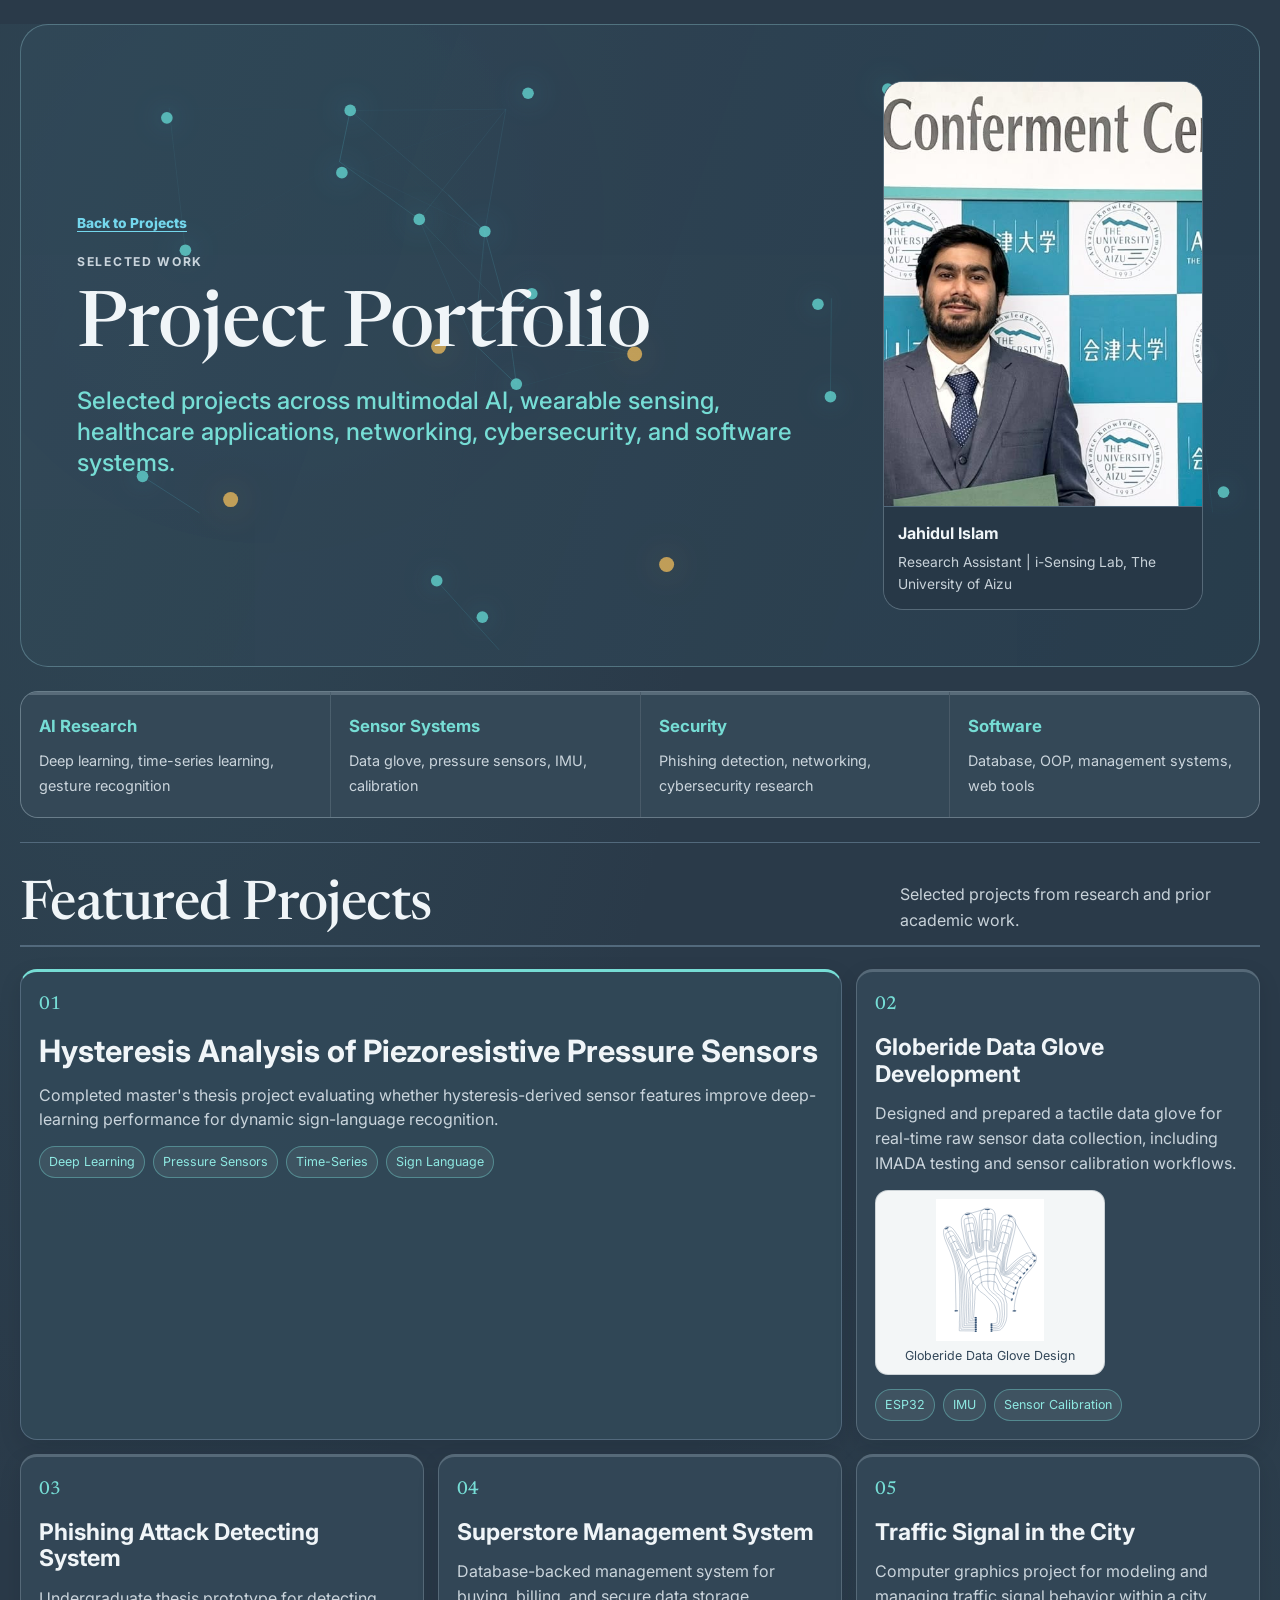
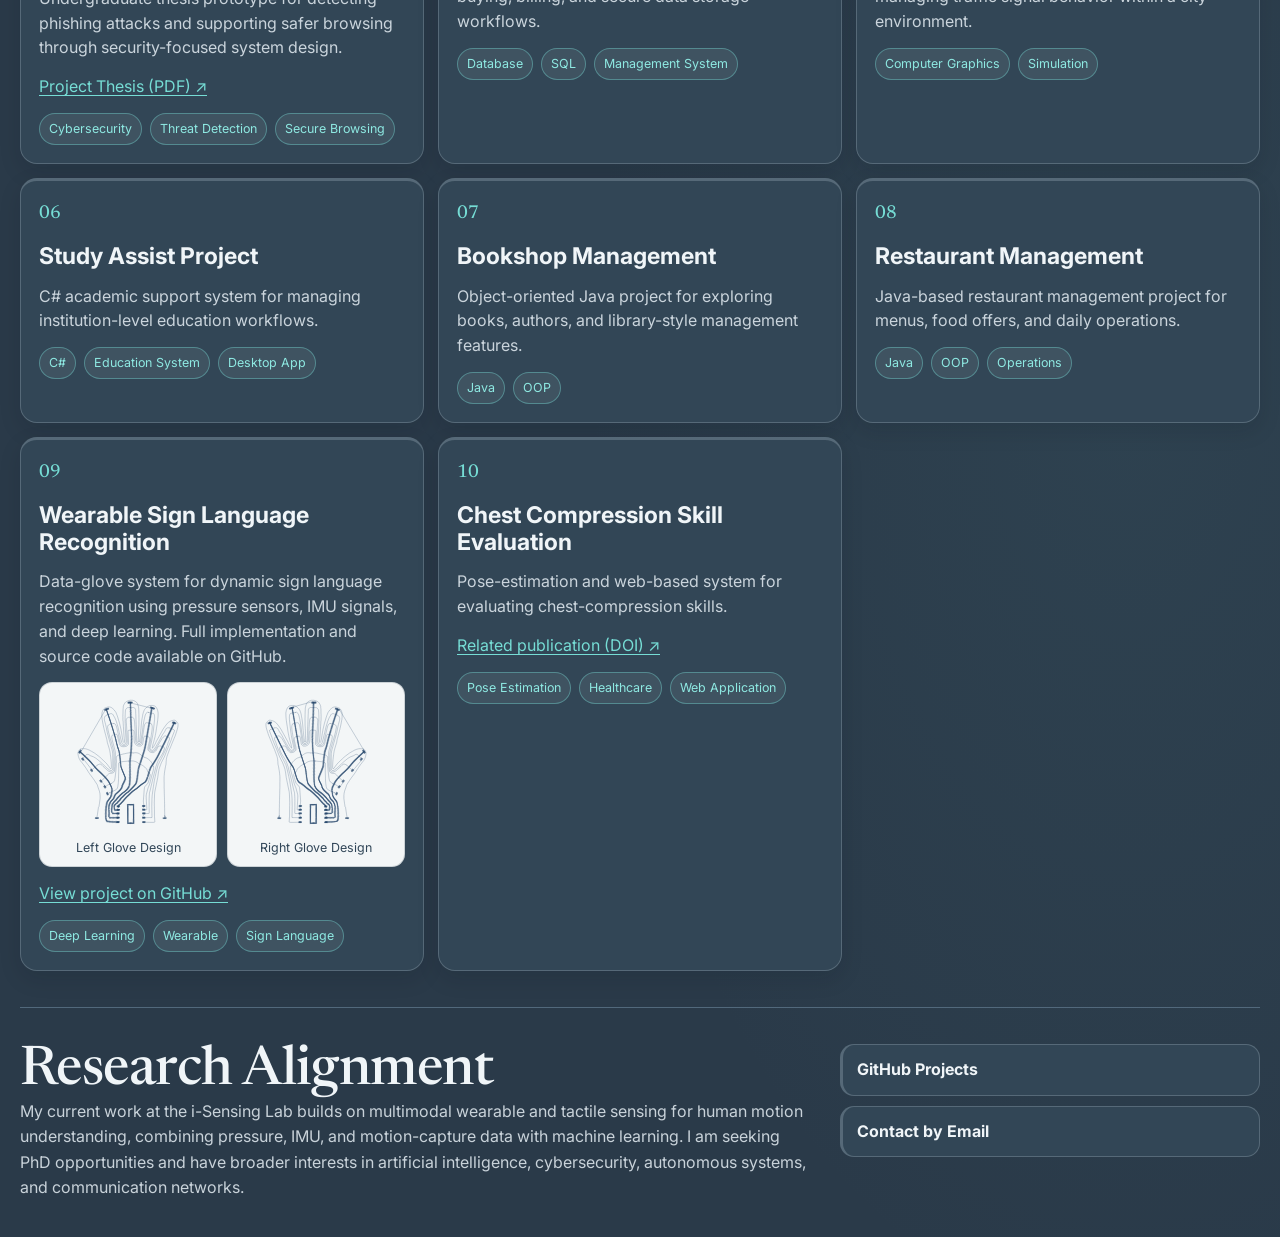
==== project-portfolio/index.html @ f9b37e3d "Use framed portrait on portfolio" ====
<!doctype html>
<html lang="en">
  <head>
    <meta charset="utf-8" />
    <meta name="viewport" content="width=device-width, initial-scale=1" />
    <meta
      name="description"
      content="Jahidul Islam project portfolio: selected research, AI, sensor, cybersecurity, and software projects."
    />
    <title>Jahidul Islam | Project Portfolio</title>
    <link rel="preconnect" href="https://fonts.googleapis.com" />
    <link rel="preconnect" href="https://fonts.gstatic.com" crossorigin />
    <link
      rel="stylesheet"
      href="https://fonts.googleapis.com/css2?family=Inter:wght@400;500;600;700&family=Newsreader:opsz,wght@6..72,400;6..72,500;6..72,600&display=swap"
    />
    <link rel="stylesheet" href="portfolio-v5.css" />
  </head>
  <body>
    <main class="page">
      <header class="hero">
        <canvas class="network-background" data-network-background aria-hidden="true"></canvas>
        <div class="hero-copy">
          <a class="back-link" href="../index.html#projects">Back to Projects</a>
          <p class="kicker">Selected Work</p>
          <h1>Project Portfolio</h1>
          <p class="lead">
            Selected projects across multimodal AI, wearable sensing, healthcare applications, networking, cybersecurity, and software systems.
          </p>
        </div>
        <figure class="profile-card">
          <div class="portfolio-photo-frame">
            <img src="../assets/profile-photo.jpg" alt="Portrait of Jahidul Islam" />
          </div>
          <figcaption>
            <strong>Jahidul Islam</strong>
            <span>Research Assistant | i-Sensing Lab, The University of Aizu</span>
          </figcaption>
        </figure>
      </header>

      <section class="overview" aria-label="Project focus areas">
        <article><strong>AI Research</strong><span>Deep learning, time-series learning, gesture recognition</span></article>
        <article><strong>Sensor Systems</strong><span>Data glove, pressure sensors, IMU, calibration</span></article>
        <article><strong>Security</strong><span>Phishing detection, networking, cybersecurity research</span></article>
        <article><strong>Software</strong><span>Database, OOP, management systems, web tools</span></article>
      </section>

      <section class="section">
        <div class="section-head">
          <h2>Featured Projects</h2>
          <p>Selected projects from research and prior academic work.</p>
        </div>

        <div class="project-grid">
          <article class="project-card major">
            <span class="number">01</span>
            <h3>Hysteresis Analysis of Piezoresistive Pressure Sensors</h3>
            <p>
              Completed master's thesis project evaluating whether hysteresis-derived sensor features improve deep-learning performance for dynamic sign-language recognition.
            </p>
            <ul class="tags">
              <li>Deep Learning</li>
              <li>Pressure Sensors</li>
              <li>Time-Series</li>
              <li>Sign Language</li>
            </ul>
          </article>

          <article class="project-card">
            <span class="number">02</span>
            <h3>Globeride Data Glove Development</h3>
            <p>
              Designed and prepared a tactile data glove for real-time raw sensor data collection, including IMADA testing and sensor calibration workflows.
            </p>
            <div class="design-figures single">
              <figure>
                <img src="../assets/designs/globeride-glove.svg?v=portfolio-visuals-1" alt="Globeride data glove layout with sensor routing" loading="lazy" />
                <figcaption>Globeride Data Glove Design</figcaption>
              </figure>
            </div>
            <ul class="tags">
              <li>ESP32</li>
              <li>IMU</li>
              <li>Sensor Calibration</li>
            </ul>
          </article>

          <article class="project-card">
            <span class="number">03</span>
            <h3>Phishing Attack Detecting System</h3>
            <p>
              Undergraduate thesis prototype for detecting phishing attacks and supporting safer browsing through security-focused system design.
            </p>
            <p><a href="../Thesis_Phishing_Attack_Detecting_System.pdf" target="_blank" rel="noreferrer">Project Thesis (PDF) &#8599;</a></p>
            <ul class="tags">
              <li>Cybersecurity</li>
              <li>Threat Detection</li>
              <li>Secure Browsing</li>
            </ul>
          </article>

          <article class="project-card">
            <span class="number">04</span>
            <h3>Superstore Management System</h3>
            <p>
              Database-backed management system for buying, billing, and secure data storage workflows.
            </p>
            <ul class="tags">
              <li>Database</li>
              <li>SQL</li>
              <li>Management System</li>
            </ul>
          </article>

          <article class="project-card">
            <span class="number">05</span>
            <h3>Traffic Signal in the City</h3>
            <p>
              Computer graphics project for modeling and managing traffic signal behavior within a city environment.
            </p>
            <ul class="tags">
              <li>Computer Graphics</li>
              <li>Simulation</li>
            </ul>
          </article>

          <article class="project-card">
            <span class="number">06</span>
            <h3>Study Assist Project</h3>
            <p>
              C# academic support system for managing institution-level education workflows.
            </p>
            <ul class="tags">
              <li>C#</li>
              <li>Education System</li>
              <li>Desktop App</li>
            </ul>
          </article>

          <article class="project-card">
            <span class="number">07</span>
            <h3>Bookshop Management</h3>
            <p>
              Object-oriented Java project for exploring books, authors, and library-style management features.
            </p>
            <ul class="tags">
              <li>Java</li>
              <li>OOP</li>
            </ul>
          </article>

          <article class="project-card">
            <span class="number">08</span>
            <h3>Restaurant Management</h3>
            <p>
              Java-based restaurant management project for menus, food offers, and daily operations.
            </p>
            <ul class="tags">
              <li>Java</li>
              <li>OOP</li>
              <li>Operations</li>
            </ul>
          </article>

          <article class="project-card">
            <span class="number">09</span>
            <h3>Wearable Sign Language Recognition</h3>
            <p>
              Data-glove system for dynamic sign language recognition using pressure sensors, IMU signals, and deep learning. Full implementation and source code available on GitHub.
            </p>
            <div class="design-figures">
              <figure>
                <img src="../assets/designs/glove-left.svg?v=portfolio-visuals-1" alt="Left glove design with conductive-thread sensor traces" loading="lazy" />
                <figcaption>Left Glove Design</figcaption>
              </figure>
              <figure>
                <img src="../assets/designs/glove-right.svg?v=portfolio-visuals-1" alt="Right glove design with conductive-thread sensor traces" loading="lazy" />
                <figcaption>Right Glove Design</figcaption>
              </figure>
            </div>
            <p><a href="https://github.com/jahidaiub06/Wearable-Sign-Language-Recognition" target="_blank" rel="noreferrer">View project on GitHub &#8599;</a></p>
            <ul class="tags">
              <li>Deep Learning</li>
              <li>Wearable</li>
              <li>Sign Language</li>
            </ul>
          </article>
          <article class="project-card">
            <span class="number">10</span>
            <h3>Chest Compression Skill Evaluation</h3>
            <p>
              Pose-estimation and web-based system for evaluating chest-compression skills.
            </p>
            <p><a href="https://doi.org/10.3390/app15158252" target="_blank" rel="noreferrer">Related publication (DOI) &#8599;</a></p>
            <ul class="tags">
              <li>Pose Estimation</li>
              <li>Healthcare</li>
              <li>Web Application</li>
            </ul>
          </article>
        </div>
      </section>

      <section class="section split">
        <div>
          <h2>Research Alignment</h2>
          <p>
            My current work at the i-Sensing Lab builds on multimodal wearable and tactile sensing for human motion understanding, combining pressure, IMU, and motion-capture data with machine learning. I am seeking PhD opportunities and have broader interests in artificial intelligence, cybersecurity, autonomous systems, and communication networks.
          </p>
        </div>
        <div class="links-panel">
          <a href="https://github.com/jahidaiub06" target="_blank" rel="noreferrer">GitHub Projects</a>
          <a href="mailto:zahid060347@gmail.com">Contact by Email</a>
        </div>
      </section>
    </main>
    <script src="../script.js?v=portfolio-images-1"></script>
  </body>
</html>
---- project-portfolio/portfolio-v5.css ----
:root {
  --paper: #08121d;
  --ink: #e7f1fa;
  --muted: rgba(215, 230, 244, 0.70);
  --line: rgba(133, 165, 190, 0.18);
  --strong: #26394b;
  --accent: #67ded8;
  --accent-soft: rgba(19, 43, 58, 0.82);
  --accent-line: rgba(103, 222, 216, 0.30);
  /* Legacy accent tokens unified to the formal navy palette */
  --blue: #22436a;
  --teal: #22436a;
  --rose: #6b3a3f;
  --amber: #5c4a2e;
  --green: #22436a;
}

* {
  box-sizing: border-box;
}

html {
  background: var(--paper);
  color: var(--ink);
}

body {
  margin: 0;
  background: var(--paper);
  color: var(--ink);
  font-family: "Inter", ui-sans-serif, system-ui, -apple-system, BlinkMacSystemFont, "Segoe UI", "Helvetica Neue", sans-serif;
  line-height: 1.6;
  -webkit-font-smoothing: antialiased;
  text-rendering: optimizeLegibility;
}

a {
  color: var(--accent);
  text-decoration: underline;
  text-underline-offset: 0.2em;
}

h1,
h2,
h3,
p {
  margin: 0;
}

h1,
h2,
.number {
  font-family: "Newsreader", Georgia, "Times New Roman", serif;
  font-weight: 500;
  letter-spacing: -0.01em;
}

.page {
  width: min(1380px, calc(100% - 40px));
  margin: 0 auto;
}

.hero {
  display: grid;
  grid-template-columns: minmax(0, 1fr) minmax(220px, 320px);
  gap: clamp(28px, 5vw, 68px);
  align-items: center;
  padding: clamp(32px, 6vw, 72px) 0;
  border-bottom: 1px solid var(--strong);
}

.hero-copy {
  display: grid;
  gap: 18px;
}

.back-link {
  width: fit-content;
  font-size: 0.86rem;
  font-weight: 800;
}

.kicker {
  color: var(--muted);
  font-size: 0.76rem;
  font-weight: 700;
  letter-spacing: 0.14em;
  text-transform: uppercase;
}

h1 {
  color: var(--ink);
  font-size: clamp(2.6rem, 6vw, 5rem);
  line-height: 1;
}

.lead {
  max-width: 820px;
  color: var(--accent);
  font-size: clamp(1.1rem, 2vw, 1.5rem);
  font-weight: 500;
  line-height: 1.3;
}

.profile-card {
  margin: 0;
  border: 1px solid var(--strong);
  background: #ffffff;
}

.profile-card img {
  display: block;
  width: 100%;
  aspect-ratio: 3 / 4;
  object-fit: cover;
  object-position: 50% 48%;
}

.profile-card figcaption {
  display: grid;
  gap: 4px;
  padding: 14px;
  border-top: 1px solid var(--strong);
}

.profile-card span {
  color: var(--muted);
  font-size: 0.86rem;
}

.overview {
  display: grid;
  grid-template-columns: repeat(4, minmax(0, 1fr));
  gap: 1px;
  margin: 24px 0;
  border: 1px solid var(--strong);
  background: var(--strong);
}

.overview article {
  min-height: 130px;
  padding: 18px;
  background: #ffffff;
  border-top: 3px solid var(--accent);
}

.overview strong {
  display: block;
  margin-bottom: 8px;
  color: var(--accent);
  font-size: 1.05rem;
}

.overview span {
  color: var(--muted);
  font-size: 0.9rem;
}

.section {
  padding: 36px 0;
  border-top: 1px solid var(--strong);
}

.section-head {
  display: grid;
  grid-template-columns: minmax(0, 1fr) minmax(240px, 360px);
  gap: 24px;
  align-items: end;
  margin-bottom: 22px;
  padding-bottom: 12px;
  border-bottom: 2px solid var(--strong);
}

h2 {
  color: var(--ink);
  font-size: clamp(2rem, 4.5vw, 3.4rem);
  line-height: 1;
}

.section-head p,
.split p {
  color: var(--muted);
}

.project-grid {
  display: grid;
  grid-template-columns: repeat(3, minmax(0, 1fr));
  gap: 14px;
}

.project-card {
  display: grid;
  gap: 14px;
  min-height: 300px;
  padding: 20px;
  border: 1px solid var(--line);
  background: #ffffff;
  transition: transform 200ms ease, box-shadow 200ms ease, border-color 180ms ease;
}

.project-card:hover {
  transform: translateY(-3px);
  box-shadow: 0 12px 26px -14px rgba(22, 33, 46, 0.24);
  border-top-color: var(--accent);
}

.project-card {
  border-top: 3px solid var(--accent);
}

.project-card.major {
  grid-column: span 2;
  border: 1px solid var(--strong);
  border-top: 3px solid var(--accent);
  background: var(--accent-soft);
}

.number {
  color: var(--accent);
  font-size: 1.18rem;
}

.project-card h3 {
  color: var(--ink);
  font-size: clamp(1.35rem, 2vw, 2rem);
  line-height: 1.05;
}

.project-card.major h3 {
  font-size: clamp(1.8rem, 3.4vw, 3rem);
  line-height: 1.02;
}

.project-card p {
  color: var(--muted);
}

.tags {
  display: flex;
  flex-wrap: wrap;
  gap: 8px;
  align-self: end;
  margin: 0;
  padding: 0;
  list-style: none;
}

.tags li {
  margin: 0;
  border: 1px solid var(--accent-line);
  padding: 5px 9px;
  color: var(--accent);
  background: var(--accent-soft);
  font-size: 0.78rem;
}

.split {
  display: grid;
  grid-template-columns: minmax(0, 1fr) minmax(280px, 420px);
  gap: 28px;
  align-items: start;
}

.links-panel {
  display: grid;
  gap: 10px;
}

.links-panel a {
  display: block;
  border: 1px solid var(--line);
  border-left: 3px solid var(--accent);
  padding: 12px 14px;
  background: #ffffff;
  font-weight: 700;
  text-decoration: none;
}

.links-panel a:hover {
  background: var(--accent-soft);
}

@media (max-width: 980px) {
  .hero,
  .section-head,
  .split {
    grid-template-columns: 1fr;
  }

  .profile-card {
    width: min(320px, 100%);
  }

  .overview,
  .project-grid {
    grid-template-columns: repeat(2, minmax(0, 1fr));
  }
}

@media (max-width: 680px) {
  .page {
    width: min(100% - 24px, 1380px);
  }

  .overview,
  .project-grid,
  .project-card.major {
    grid-template-columns: 1fr;
  }
}


/* Dark research theme */
body {
  background:
    radial-gradient(ellipse at 12% 12%, rgba(21, 75, 91, 0.22), transparent 35%),
    radial-gradient(ellipse at 88% 70%, rgba(20, 69, 75, 0.16), transparent 34%),
    #07101a;
}
.page { color: var(--ink); }
.hero {
  position: relative;
  isolation: isolate;
  overflow: hidden;
  margin-top: 24px;
  border: 1px solid rgba(111, 174, 197, 0.28);
  border-radius: 28px;
  padding: clamp(28px, 5vw, 56px);
  background:
    linear-gradient(110deg, rgba(9, 22, 35, 0.93), rgba(7, 15, 25, 0.86)),
    radial-gradient(circle at 20% 30%, rgba(27, 105, 119, 0.24), transparent 40%);
}
.hero::before {
  content: "";
  position: absolute;
  inset: 0;
  z-index: -1;
  pointer-events: none;
  opacity: 0.7;
  background-image: url("data:image/svg+xml,%3Csvg xmlns='http://www.w3.org/2000/svg' viewBox='0 0 900 560'%3E%3Cg fill='none' stroke='%2365ddeb' stroke-opacity='.25' stroke-width='1'%3E%3Cpath d='M80 150L210 240L340 180L470 310L620 190L800 270M210 240L170 430L340 180L370 430L470 310L620 400L800 270M340 180L370 70L620 190L660 80M470 310L590 500L620 400L800 270'/%3E%3C/g%3E%3Cg fill='%2371e5df'%3E%3Ccircle cx='80' cy='150' r='4'/%3E%3Ccircle cx='210' cy='240' r='4'/%3E%3Ccircle cx='340' cy='180' r='4'/%3E%3Ccircle cx='470' cy='310' r='4'/%3E%3Ccircle cx='620' cy='190' r='4'/%3E%3Ccircle cx='800' cy='270' r='4'/%3E%3Ccircle cx='170' cy='430' r='3'/%3E%3Ccircle cx='370' cy='430' r='3'/%3E%3Ccircle cx='590' cy='500' r='3'/%3E%3Ccircle cx='660' cy='80' r='3'/%3E%3C/g%3E%3C/svg%3E");
  background-size: cover;
  background-position: center;
  mask-image: linear-gradient(90deg, black, transparent 94%);
}
.profile-card,
.overview,
.overview article,
.project-card,
.links-panel a {
  background-color: rgba(12, 25, 38, 0.88);
  color: var(--ink);
}
.profile-card,
.overview,
.overview article,
.project-card,
.links-panel a {
  border-color: rgba(133, 165, 190, 0.20);
}
.profile-card { border-radius: 20px; overflow: hidden; }
.overview { border-radius: 18px; overflow: hidden; background: rgba(133, 165, 190, 0.18); }
.overview article { background-color: rgba(12, 25, 38, 0.88); }
.project-card,
.links-panel a { border-radius: 14px; }
.project-card.major { background-color: rgba(17, 38, 52, 0.90); }
.links-panel a:hover { background-color: rgba(24, 47, 62, 0.92); }
.tags li { color: #8ee9e2; }
.back-link { color: #74d7ed; }
@media (max-width: 680px) {
  .hero { padding: 22px; border-radius: 20px; }
}


 .network-background {
  position: fixed;
  inset: 0;
  z-index: 0;
  width: 100%;
  height: 100%;
  pointer-events: none;
  opacity: 0.9;
}
.hero > .network-background {
  position: absolute;
  inset: 0;
  z-index: 0;
  opacity: 0.9;
}
.hero > *:not(.network-background) {
  position: relative;
  z-index: 1;
}
.shell,
.page {
  position: relative;
  z-index: 1;
}
.hero::before { display: none; }
@media (prefers-reduced-motion: reduce) {
  .network-background { opacity: 0.28; }
}


/* Match the portfolio to the site's softer slate palette and compact project cards. */
:root {
  --paper: #2a3a49;
  --ink: #f0f5f8;
  --muted: rgba(231, 239, 245, 0.84);
  --line: rgba(199, 218, 231, 0.24);
  --strong: #52697c;
  --accent: #76ddd5;
  --accent-soft: rgba(56, 83, 98, 0.94);
  --accent-line: rgba(118, 221, 213, 0.40);
}
html,
body {
  background: #2a3a49;
}
body {
  background:
    radial-gradient(ellipse at 12% 12%, rgba(72, 132, 143, 0.16), transparent 35%),
    radial-gradient(ellipse at 88% 70%, rgba(73, 119, 128, 0.13), transparent 34%),
    #2a3a49;
}
.hero {
  border-color: rgba(153, 207, 218, 0.34);
  background:
    linear-gradient(110deg, rgba(50, 72, 88, 0.96), rgba(41, 61, 77, 0.94)),
    radial-gradient(circle at 20% 30%, rgba(67, 145, 155, 0.18), transparent 40%);
}
.profile-card,
.overview article,
.project-card,
.links-panel a {
  background-color: rgba(51, 71, 87, 0.96);
  color: var(--ink);
}
.profile-card,
.overview,
.overview article,
.project-card,
.links-panel a {
  border-color: rgba(199, 218, 231, 0.24);
}
.profile-card img {
  transform: scale(3.2);
  transform-origin: 50% 50%;
}
.profile-card figcaption {
  background: rgba(39, 56, 71, 0.96);
}
.overview {
  background: rgba(199, 218, 231, 0.20);
}
.overview article {
  min-height: 116px;
  background-color: rgba(51, 71, 87, 0.96);
}
.project-card,
.project-card.major {
  align-content: start;
  min-height: 0;
  padding: 18px;
  border-radius: 17px;
  background-color: rgba(51, 71, 87, 0.96);
  box-shadow: 0 8px 22px rgba(9, 18, 27, 0.12);
}
.project-card.major {
  background-color: rgba(48, 72, 87, 0.98);
}
.project-card h3 {
  font-size: clamp(1.25rem, 1.8vw, 1.7rem);
  line-height: 1.15;
}
.project-card.major h3 {
  font-size: clamp(1.5rem, 2.4vw, 2.2rem);
  line-height: 1.12;
}
.project-card p {
  line-height: 1.55;
}
.tags li {
  border-radius: 999px;
  background: rgba(239, 246, 250, 0.07);
}
.links-panel a {
  border-radius: 14px;
  background-color: rgba(51, 71, 87, 0.96);
}
.links-panel a:hover {
  background-color: rgba(63, 91, 105, 0.96);
}

/* Glove drawings use light preview panels and remain clickable for enlargement. */
.design-figures {
  display: grid;
  grid-template-columns: repeat(2, minmax(0, 1fr));
  gap: 10px;
}
.design-figures.single {
  grid-template-columns: minmax(0, 230px);
}
.design-figures figure {
  display: grid;
  align-content: center;
  min-width: 0;
  margin: 0;
  padding: 8px;
  border: 1px solid rgba(24, 48, 65, 0.18);
  border-radius: 13px;
  background: #f3f6f7;
}
.design-figures img {
  display: block;
  width: 100%;
  height: 142px;
  object-fit: contain;
  cursor: zoom-in;
}
.design-figures figcaption {
  padding-top: 5px;
  color: #314658;
  font-size: 0.78rem;
  text-align: center;
}
.image-lightbox {
  position: relative;
  width: fit-content;
  max-width: calc(100vw - 32px);
  max-height: calc(100vh - 32px);
  margin: auto;
  padding: 42px 16px 14px;
  border: 1px solid var(--line);
  border-radius: 16px;
  background: #26394b;
  color: var(--ink);
  box-shadow: 0 24px 90px rgba(0, 0, 0, 0.45);
}
.image-lightbox::backdrop {
  background: rgba(9, 20, 30, 0.78);
  backdrop-filter: blur(5px);
}
.image-lightbox > img {
  display: block;
  width: auto;
  height: auto;
  max-width: min(86vw, 1100px);
  max-height: 76vh;
  margin: 0 auto;
  object-fit: contain;
  background: #fff;
  border-radius: 8px;
}
.image-lightbox-caption {
  margin: 10px 4px 0;
  color: var(--muted);
  font-size: 0.9rem;
  text-align: center;
}
.image-lightbox-close {
  position: absolute;
  top: 8px;
  right: 10px;
  display: grid;
  width: 30px;
  height: 30px;
  place-items: center;
  border: 1px solid var(--line);
  border-radius: 50%;
  background: #344b5e;
  color: var(--ink);
  cursor: pointer;
  font-size: 1.25rem;
  line-height: 1;
}
@media (max-width: 680px) {
  .project-card,
  .project-card.major {
    grid-column: auto;
    padding: 16px;
  }
  .design-figures img {
    height: 120px;
  }
  .design-figures.single {
    grid-template-columns: minmax(0, 1fr);
  }
}


/* Crop the portrait inside a dedicated frame so the lower folder stays out of view. */
.portfolio-photo-frame {
  width: 100%;
  aspect-ratio: 3 / 4;
  overflow: hidden;
  background: #f4f8fa;
}
.profile-card .portfolio-photo-frame img {
  display: block;
  width: 100%;
  height: 100%;
  aspect-ratio: auto;
  object-fit: cover;
  object-position: center;
  transform: scale(1.8);
  transform-origin: 50% 30%;
}
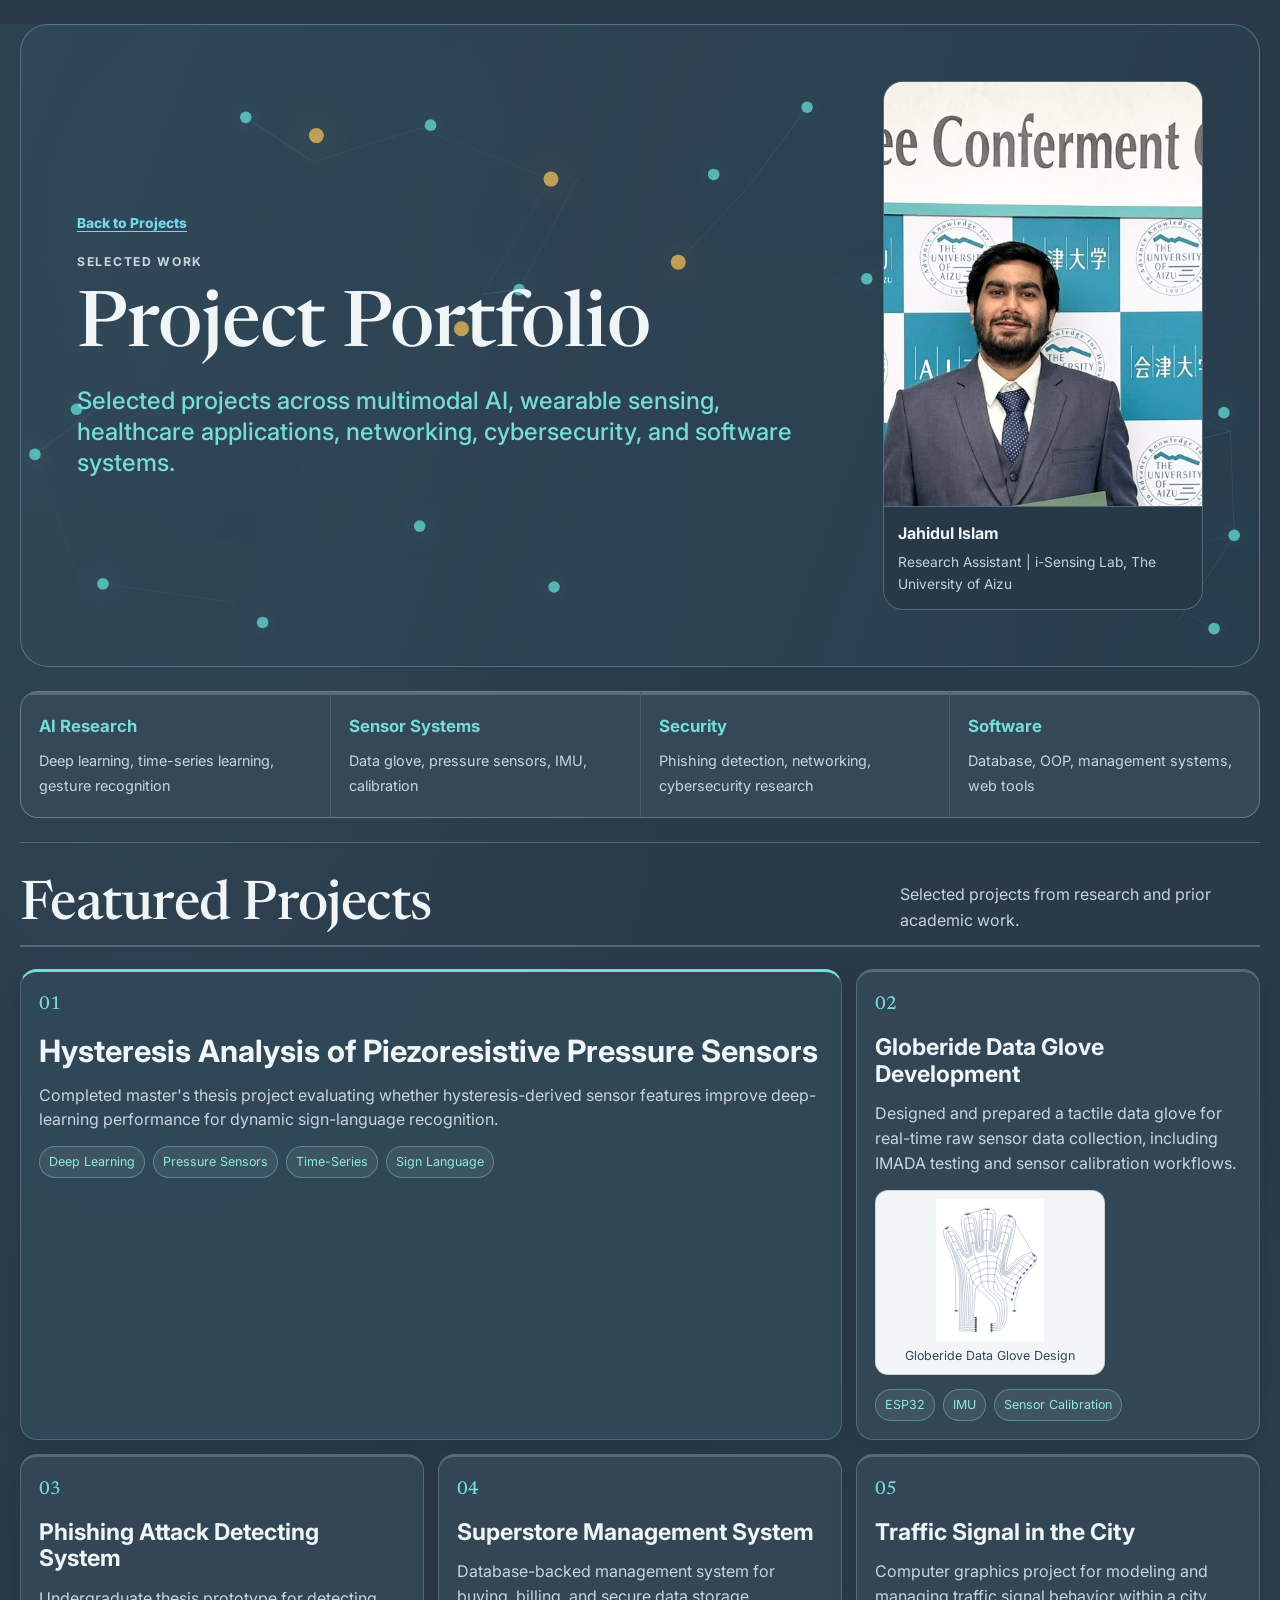
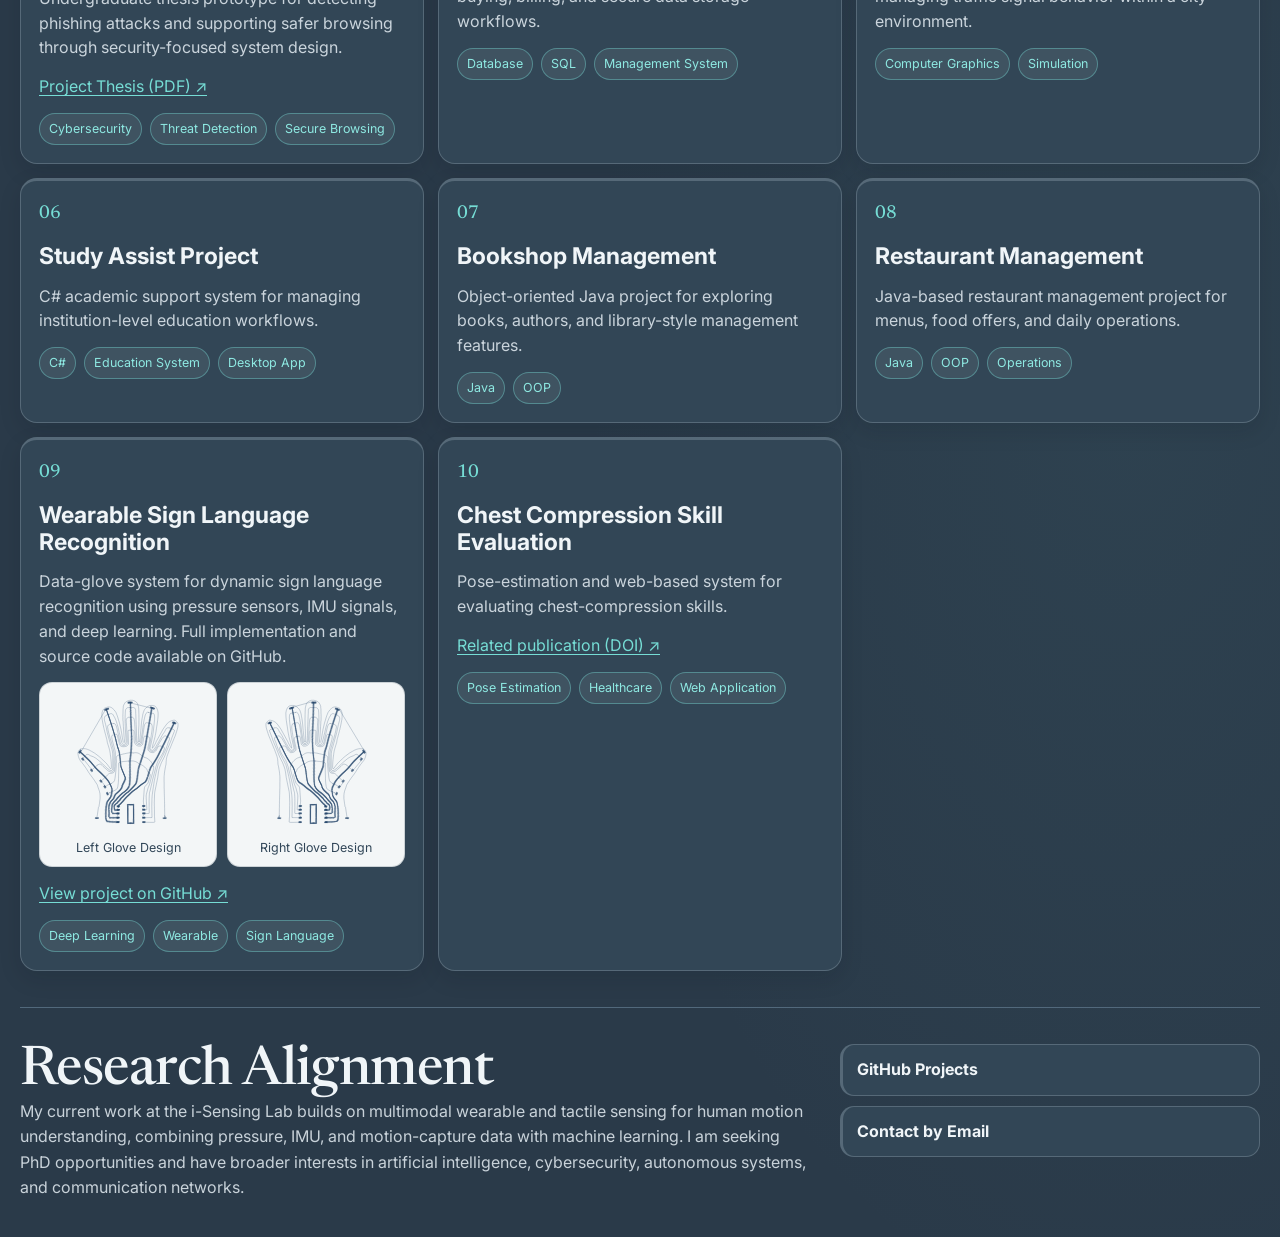
==== commit 8d2e751a: "Use centered portrait crop" ====
--- a/project-portfolio/index.html
+++ b/project-portfolio/index.html
@@ -14,7 +14,7 @@
       rel="stylesheet"
       href="https://fonts.googleapis.com/css2?family=Inter:wght@400;500;600;700&family=Newsreader:opsz,wght@6..72,400;6..72,500;6..72,600&display=swap"
     />
-    <link rel="stylesheet" href="portfolio-v5.css" />
+    <link rel="stylesheet" href="portfolio-v6.css" />
   </head>
   <body>
     <main class="page">
--- a/project-portfolio/portfolio-v6.css
+++ b/project-portfolio/portfolio-v6.css
@@ -0,0 +1,607 @@
+:root {
+  --paper: #08121d;
+  --ink: #e7f1fa;
+  --muted: rgba(215, 230, 244, 0.70);
+  --line: rgba(133, 165, 190, 0.18);
+  --strong: #26394b;
+  --accent: #67ded8;
+  --accent-soft: rgba(19, 43, 58, 0.82);
+  --accent-line: rgba(103, 222, 216, 0.30);
+  /* Legacy accent tokens unified to the formal navy palette */
+  --blue: #22436a;
+  --teal: #22436a;
+  --rose: #6b3a3f;
+  --amber: #5c4a2e;
+  --green: #22436a;
+}
+
+* {
+  box-sizing: border-box;
+}
+
+html {
+  background: var(--paper);
+  color: var(--ink);
+}
+
+body {
+  margin: 0;
+  background: var(--paper);
+  color: var(--ink);
+  font-family: "Inter", ui-sans-serif, system-ui, -apple-system, BlinkMacSystemFont, "Segoe UI", "Helvetica Neue", sans-serif;
+  line-height: 1.6;
+  -webkit-font-smoothing: antialiased;
+  text-rendering: optimizeLegibility;
+}
+
+a {
+  color: var(--accent);
+  text-decoration: underline;
+  text-underline-offset: 0.2em;
+}
+
+h1,
+h2,
+h3,
+p {
+  margin: 0;
+}
+
+h1,
+h2,
+.number {
+  font-family: "Newsreader", Georgia, "Times New Roman", serif;
+  font-weight: 500;
+  letter-spacing: -0.01em;
+}
+
+.page {
+  width: min(1380px, calc(100% - 40px));
+  margin: 0 auto;
+}
+
+.hero {
+  display: grid;
+  grid-template-columns: minmax(0, 1fr) minmax(220px, 320px);
+  gap: clamp(28px, 5vw, 68px);
+  align-items: center;
+  padding: clamp(32px, 6vw, 72px) 0;
+  border-bottom: 1px solid var(--strong);
+}
+
+.hero-copy {
+  display: grid;
+  gap: 18px;
+}
+
+.back-link {
+  width: fit-content;
+  font-size: 0.86rem;
+  font-weight: 800;
+}
+
+.kicker {
+  color: var(--muted);
+  font-size: 0.76rem;
+  font-weight: 700;
+  letter-spacing: 0.14em;
+  text-transform: uppercase;
+}
+
+h1 {
+  color: var(--ink);
+  font-size: clamp(2.6rem, 6vw, 5rem);
+  line-height: 1;
+}
+
+.lead {
+  max-width: 820px;
+  color: var(--accent);
+  font-size: clamp(1.1rem, 2vw, 1.5rem);
+  font-weight: 500;
+  line-height: 1.3;
+}
+
+.profile-card {
+  margin: 0;
+  border: 1px solid var(--strong);
+  background: #ffffff;
+}
+
+.profile-card img {
+  display: block;
+  width: 100%;
+  aspect-ratio: 3 / 4;
+  object-fit: cover;
+  object-position: 50% 48%;
+}
+
+.profile-card figcaption {
+  display: grid;
+  gap: 4px;
+  padding: 14px;
+  border-top: 1px solid var(--strong);
+}
+
+.profile-card span {
+  color: var(--muted);
+  font-size: 0.86rem;
+}
+
+.overview {
+  display: grid;
+  grid-template-columns: repeat(4, minmax(0, 1fr));
+  gap: 1px;
+  margin: 24px 0;
+  border: 1px solid var(--strong);
+  background: var(--strong);
+}
+
+.overview article {
+  min-height: 130px;
+  padding: 18px;
+  background: #ffffff;
+  border-top: 3px solid var(--accent);
+}
+
+.overview strong {
+  display: block;
+  margin-bottom: 8px;
+  color: var(--accent);
+  font-size: 1.05rem;
+}
+
+.overview span {
+  color: var(--muted);
+  font-size: 0.9rem;
+}
+
+.section {
+  padding: 36px 0;
+  border-top: 1px solid var(--strong);
+}
+
+.section-head {
+  display: grid;
+  grid-template-columns: minmax(0, 1fr) minmax(240px, 360px);
+  gap: 24px;
+  align-items: end;
+  margin-bottom: 22px;
+  padding-bottom: 12px;
+  border-bottom: 2px solid var(--strong);
+}
+
+h2 {
+  color: var(--ink);
+  font-size: clamp(2rem, 4.5vw, 3.4rem);
+  line-height: 1;
+}
+
+.section-head p,
+.split p {
+  color: var(--muted);
+}
+
+.project-grid {
+  display: grid;
+  grid-template-columns: repeat(3, minmax(0, 1fr));
+  gap: 14px;
+}
+
+.project-card {
+  display: grid;
+  gap: 14px;
+  min-height: 300px;
+  padding: 20px;
+  border: 1px solid var(--line);
+  background: #ffffff;
+  transition: transform 200ms ease, box-shadow 200ms ease, border-color 180ms ease;
+}
+
+.project-card:hover {
+  transform: translateY(-3px);
+  box-shadow: 0 12px 26px -14px rgba(22, 33, 46, 0.24);
+  border-top-color: var(--accent);
+}
+
+.project-card {
+  border-top: 3px solid var(--accent);
+}
+
+.project-card.major {
+  grid-column: span 2;
+  border: 1px solid var(--strong);
+  border-top: 3px solid var(--accent);
+  background: var(--accent-soft);
+}
+
+.number {
+  color: var(--accent);
+  font-size: 1.18rem;
+}
+
+.project-card h3 {
+  color: var(--ink);
+  font-size: clamp(1.35rem, 2vw, 2rem);
+  line-height: 1.05;
+}
+
+.project-card.major h3 {
+  font-size: clamp(1.8rem, 3.4vw, 3rem);
+  line-height: 1.02;
+}
+
+.project-card p {
+  color: var(--muted);
+}
+
+.tags {
+  display: flex;
+  flex-wrap: wrap;
+  gap: 8px;
+  align-self: end;
+  margin: 0;
+  padding: 0;
+  list-style: none;
+}
+
+.tags li {
+  margin: 0;
+  border: 1px solid var(--accent-line);
+  padding: 5px 9px;
+  color: var(--accent);
+  background: var(--accent-soft);
+  font-size: 0.78rem;
+}
+
+.split {
+  display: grid;
+  grid-template-columns: minmax(0, 1fr) minmax(280px, 420px);
+  gap: 28px;
+  align-items: start;
+}
+
+.links-panel {
+  display: grid;
+  gap: 10px;
+}
+
+.links-panel a {
+  display: block;
+  border: 1px solid var(--line);
+  border-left: 3px solid var(--accent);
+  padding: 12px 14px;
+  background: #ffffff;
+  font-weight: 700;
+  text-decoration: none;
+}
+
+.links-panel a:hover {
+  background: var(--accent-soft);
+}
+
+@media (max-width: 980px) {
+  .hero,
+  .section-head,
+  .split {
+    grid-template-columns: 1fr;
+  }
+
+  .profile-card {
+    width: min(320px, 100%);
+  }
+
+  .overview,
+  .project-grid {
+    grid-template-columns: repeat(2, minmax(0, 1fr));
+  }
+}
+
+@media (max-width: 680px) {
+  .page {
+    width: min(100% - 24px, 1380px);
+  }
+
+  .overview,
+  .project-grid,
+  .project-card.major {
+    grid-template-columns: 1fr;
+  }
+}
+
+
+/* Dark research theme */
+body {
+  background:
+    radial-gradient(ellipse at 12% 12%, rgba(21, 75, 91, 0.22), transparent 35%),
+    radial-gradient(ellipse at 88% 70%, rgba(20, 69, 75, 0.16), transparent 34%),
+    #07101a;
+}
+.page { color: var(--ink); }
+.hero {
+  position: relative;
+  isolation: isolate;
+  overflow: hidden;
+  margin-top: 24px;
+  border: 1px solid rgba(111, 174, 197, 0.28);
+  border-radius: 28px;
+  padding: clamp(28px, 5vw, 56px);
+  background:
+    linear-gradient(110deg, rgba(9, 22, 35, 0.93), rgba(7, 15, 25, 0.86)),
+    radial-gradient(circle at 20% 30%, rgba(27, 105, 119, 0.24), transparent 40%);
+}
+.hero::before {
+  content: "";
+  position: absolute;
+  inset: 0;
+  z-index: -1;
+  pointer-events: none;
+  opacity: 0.7;
+  background-image: url("data:image/svg+xml,%3Csvg xmlns='http://www.w3.org/2000/svg' viewBox='0 0 900 560'%3E%3Cg fill='none' stroke='%2365ddeb' stroke-opacity='.25' stroke-width='1'%3E%3Cpath d='M80 150L210 240L340 180L470 310L620 190L800 270M210 240L170 430L340 180L370 430L470 310L620 400L800 270M340 180L370 70L620 190L660 80M470 310L590 500L620 400L800 270'/%3E%3C/g%3E%3Cg fill='%2371e5df'%3E%3Ccircle cx='80' cy='150' r='4'/%3E%3Ccircle cx='210' cy='240' r='4'/%3E%3Ccircle cx='340' cy='180' r='4'/%3E%3Ccircle cx='470' cy='310' r='4'/%3E%3Ccircle cx='620' cy='190' r='4'/%3E%3Ccircle cx='800' cy='270' r='4'/%3E%3Ccircle cx='170' cy='430' r='3'/%3E%3Ccircle cx='370' cy='430' r='3'/%3E%3Ccircle cx='590' cy='500' r='3'/%3E%3Ccircle cx='660' cy='80' r='3'/%3E%3C/g%3E%3C/svg%3E");
+  background-size: cover;
+  background-position: center;
+  mask-image: linear-gradient(90deg, black, transparent 94%);
+}
+.profile-card,
+.overview,
+.overview article,
+.project-card,
+.links-panel a {
+  background-color: rgba(12, 25, 38, 0.88);
+  color: var(--ink);
+}
+.profile-card,
+.overview,
+.overview article,
+.project-card,
+.links-panel a {
+  border-color: rgba(133, 165, 190, 0.20);
+}
+.profile-card { border-radius: 20px; overflow: hidden; }
+.overview { border-radius: 18px; overflow: hidden; background: rgba(133, 165, 190, 0.18); }
+.overview article { background-color: rgba(12, 25, 38, 0.88); }
+.project-card,
+.links-panel a { border-radius: 14px; }
+.project-card.major { background-color: rgba(17, 38, 52, 0.90); }
+.links-panel a:hover { background-color: rgba(24, 47, 62, 0.92); }
+.tags li { color: #8ee9e2; }
+.back-link { color: #74d7ed; }
+@media (max-width: 680px) {
+  .hero { padding: 22px; border-radius: 20px; }
+}
+
+
+ .network-background {
+  position: fixed;
+  inset: 0;
+  z-index: 0;
+  width: 100%;
+  height: 100%;
+  pointer-events: none;
+  opacity: 0.9;
+}
+.hero > .network-background {
+  position: absolute;
+  inset: 0;
+  z-index: 0;
+  opacity: 0.9;
+}
+.hero > *:not(.network-background) {
+  position: relative;
+  z-index: 1;
+}
+.shell,
+.page {
+  position: relative;
+  z-index: 1;
+}
+.hero::before { display: none; }
+@media (prefers-reduced-motion: reduce) {
+  .network-background { opacity: 0.28; }
+}
+
+
+/* Match the portfolio to the site's softer slate palette and compact project cards. */
+:root {
+  --paper: #2a3a49;
+  --ink: #f0f5f8;
+  --muted: rgba(231, 239, 245, 0.84);
+  --line: rgba(199, 218, 231, 0.24);
+  --strong: #52697c;
+  --accent: #76ddd5;
+  --accent-soft: rgba(56, 83, 98, 0.94);
+  --accent-line: rgba(118, 221, 213, 0.40);
+}
+html,
+body {
+  background: #2a3a49;
+}
+body {
+  background:
+    radial-gradient(ellipse at 12% 12%, rgba(72, 132, 143, 0.16), transparent 35%),
+    radial-gradient(ellipse at 88% 70%, rgba(73, 119, 128, 0.13), transparent 34%),
+    #2a3a49;
+}
+.hero {
+  border-color: rgba(153, 207, 218, 0.34);
+  background:
+    linear-gradient(110deg, rgba(50, 72, 88, 0.96), rgba(41, 61, 77, 0.94)),
+    radial-gradient(circle at 20% 30%, rgba(67, 145, 155, 0.18), transparent 40%);
+}
+.profile-card,
+.overview article,
+.project-card,
+.links-panel a {
+  background-color: rgba(51, 71, 87, 0.96);
+  color: var(--ink);
+}
+.profile-card,
+.overview,
+.overview article,
+.project-card,
+.links-panel a {
+  border-color: rgba(199, 218, 231, 0.24);
+}
+.profile-card img {
+  transform: scale(3.2);
+  transform-origin: 50% 50%;
+}
+.profile-card figcaption {
+  background: rgba(39, 56, 71, 0.96);
+}
+.overview {
+  background: rgba(199, 218, 231, 0.20);
+}
+.overview article {
+  min-height: 116px;
+  background-color: rgba(51, 71, 87, 0.96);
+}
+.project-card,
+.project-card.major {
+  align-content: start;
+  min-height: 0;
+  padding: 18px;
+  border-radius: 17px;
+  background-color: rgba(51, 71, 87, 0.96);
+  box-shadow: 0 8px 22px rgba(9, 18, 27, 0.12);
+}
+.project-card.major {
+  background-color: rgba(48, 72, 87, 0.98);
+}
+.project-card h3 {
+  font-size: clamp(1.25rem, 1.8vw, 1.7rem);
+  line-height: 1.15;
+}
+.project-card.major h3 {
+  font-size: clamp(1.5rem, 2.4vw, 2.2rem);
+  line-height: 1.12;
+}
+.project-card p {
+  line-height: 1.55;
+}
+.tags li {
+  border-radius: 999px;
+  background: rgba(239, 246, 250, 0.07);
+}
+.links-panel a {
+  border-radius: 14px;
+  background-color: rgba(51, 71, 87, 0.96);
+}
+.links-panel a:hover {
+  background-color: rgba(63, 91, 105, 0.96);
+}
+
+/* Glove drawings use light preview panels and remain clickable for enlargement. */
+.design-figures {
+  display: grid;
+  grid-template-columns: repeat(2, minmax(0, 1fr));
+  gap: 10px;
+}
+.design-figures.single {
+  grid-template-columns: minmax(0, 230px);
+}
+.design-figures figure {
+  display: grid;
+  align-content: center;
+  min-width: 0;
+  margin: 0;
+  padding: 8px;
+  border: 1px solid rgba(24, 48, 65, 0.18);
+  border-radius: 13px;
+  background: #f3f6f7;
+}
+.design-figures img {
+  display: block;
+  width: 100%;
+  height: 142px;
+  object-fit: contain;
+  cursor: zoom-in;
+}
+.design-figures figcaption {
+  padding-top: 5px;
+  color: #314658;
+  font-size: 0.78rem;
+  text-align: center;
+}
+.image-lightbox {
+  position: relative;
+  width: fit-content;
+  max-width: calc(100vw - 32px);
+  max-height: calc(100vh - 32px);
+  margin: auto;
+  padding: 42px 16px 14px;
+  border: 1px solid var(--line);
+  border-radius: 16px;
+  background: #26394b;
+  color: var(--ink);
+  box-shadow: 0 24px 90px rgba(0, 0, 0, 0.45);
+}
+.image-lightbox::backdrop {
+  background: rgba(9, 20, 30, 0.78);
+  backdrop-filter: blur(5px);
+}
+.image-lightbox > img {
+  display: block;
+  width: auto;
+  height: auto;
+  max-width: min(86vw, 1100px);
+  max-height: 76vh;
+  margin: 0 auto;
+  object-fit: contain;
+  background: #fff;
+  border-radius: 8px;
+}
+.image-lightbox-caption {
+  margin: 10px 4px 0;
+  color: var(--muted);
+  font-size: 0.9rem;
+  text-align: center;
+}
+.image-lightbox-close {
+  position: absolute;
+  top: 8px;
+  right: 10px;
+  display: grid;
+  width: 30px;
+  height: 30px;
+  place-items: center;
+  border: 1px solid var(--line);
+  border-radius: 50%;
+  background: #344b5e;
+  color: var(--ink);
+  cursor: pointer;
+  font-size: 1.25rem;
+  line-height: 1;
+}
+@media (max-width: 680px) {
+  .project-card,
+  .project-card.major {
+    grid-column: auto;
+    padding: 16px;
+  }
+  .design-figures img {
+    height: 120px;
+  }
+  .design-figures.single {
+    grid-template-columns: minmax(0, 1fr);
+  }
+}
+
+
+/* Crop the portrait inside a dedicated frame so the lower folder stays out of view. */
+.portfolio-photo-frame {
+  width: 100%;
+  aspect-ratio: 3 / 4;
+  overflow: hidden;
+  background: #f4f8fa;
+}
+.profile-card .portfolio-photo-frame img {
+  display: block;
+  width: 100%;
+  height: 100%;
+  aspect-ratio: auto;
+  object-fit: cover;
+  object-position: center;
+  transform: scale(1.8);
+  transform-origin: 30% 25%;
+}
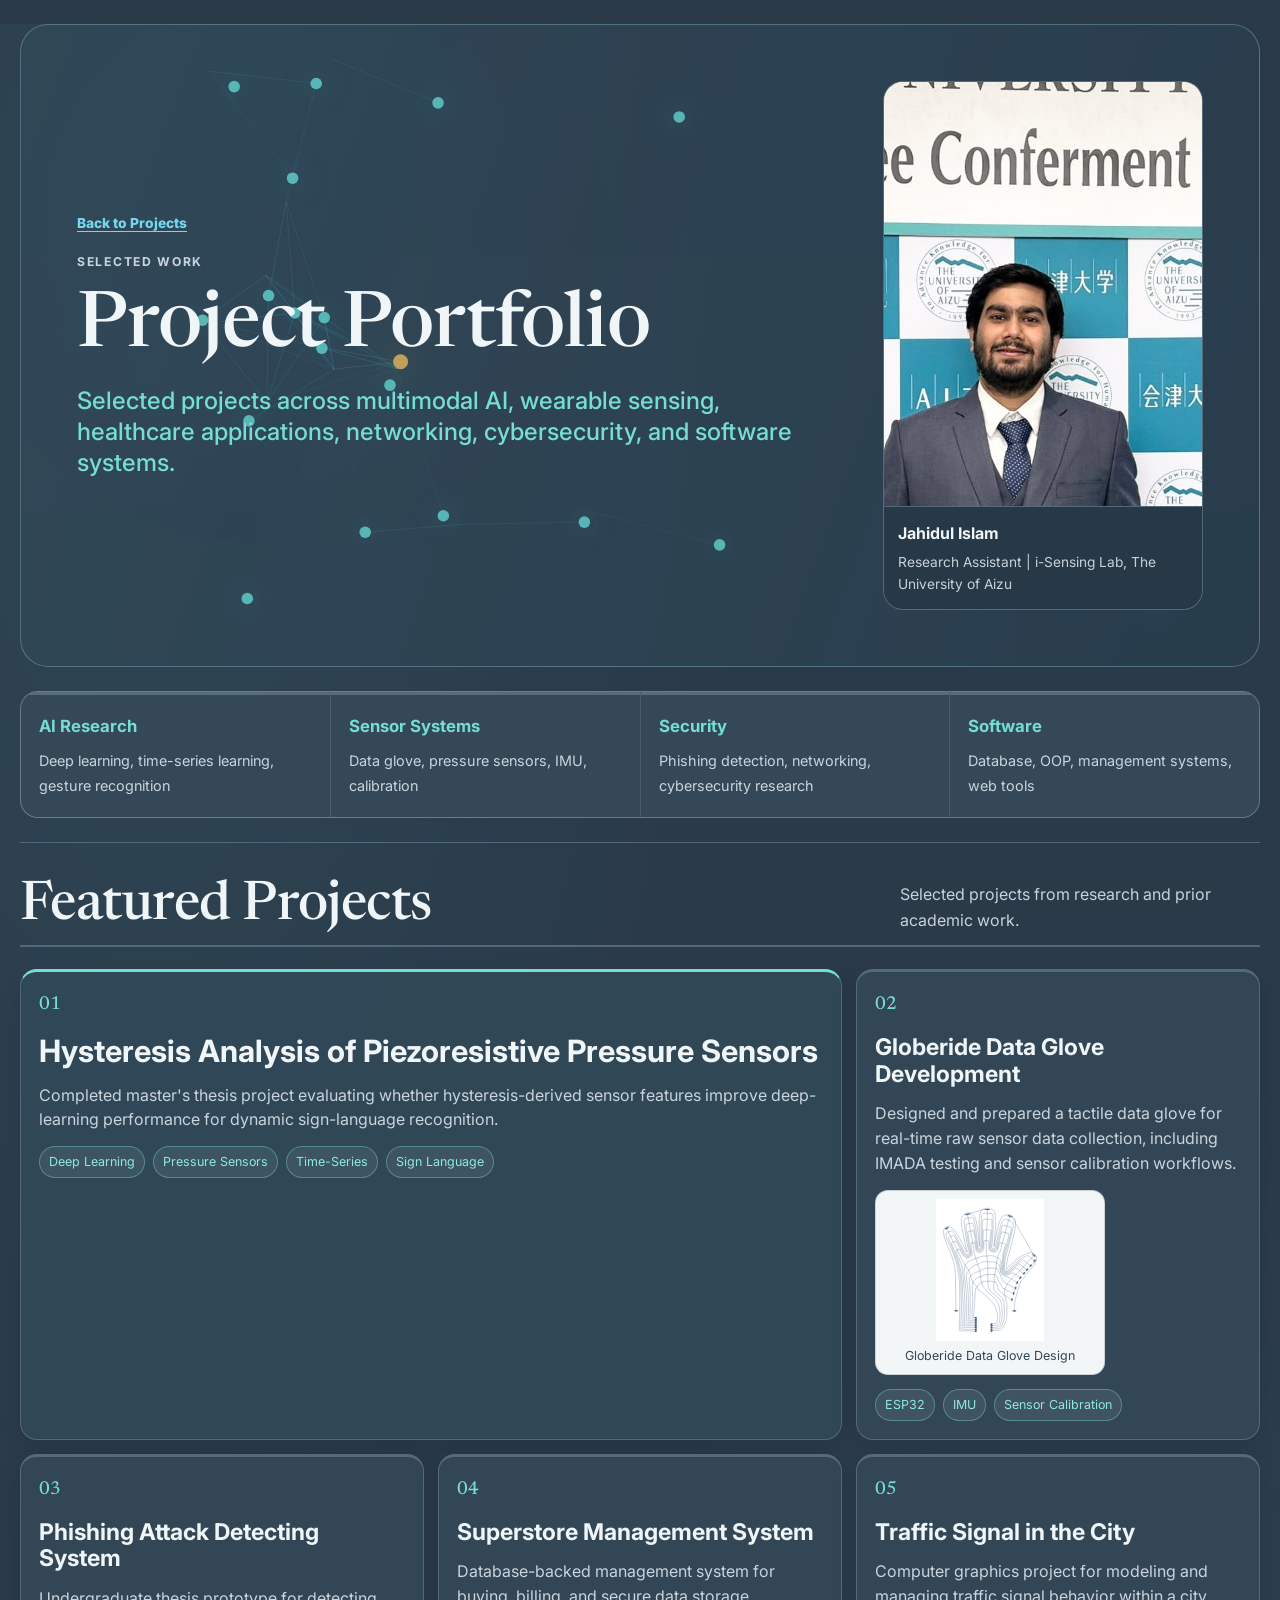
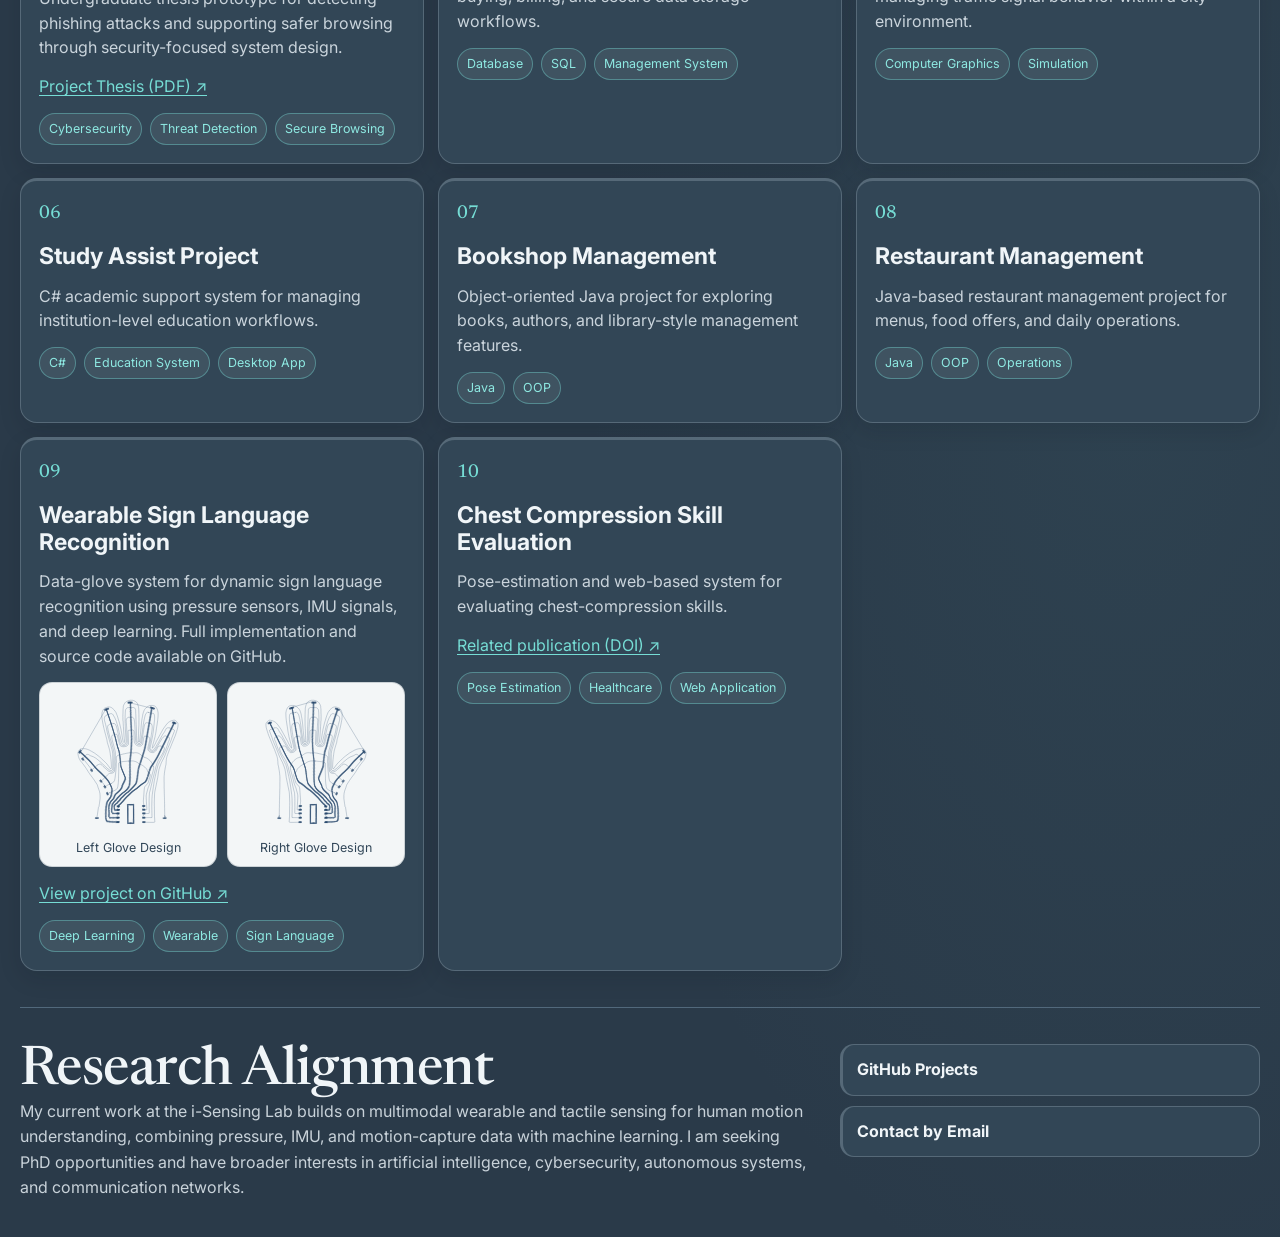
==== commit 3e486880: "Use final portfolio portrait crop" ====
--- a/project-portfolio/index.html
+++ b/project-portfolio/index.html
@@ -14,7 +14,7 @@
       rel="stylesheet"
       href="https://fonts.googleapis.com/css2?family=Inter:wght@400;500;600;700&family=Newsreader:opsz,wght@6..72,400;6..72,500;6..72,600&display=swap"
     />
-    <link rel="stylesheet" href="portfolio-v6.css" />
+    <link rel="stylesheet" href="portfolio-v7.css" />
   </head>
   <body>
     <main class="page">
--- a/project-portfolio/portfolio-v7.css
+++ b/project-portfolio/portfolio-v7.css
@@ -0,0 +1,607 @@
+:root {
+  --paper: #08121d;
+  --ink: #e7f1fa;
+  --muted: rgba(215, 230, 244, 0.70);
+  --line: rgba(133, 165, 190, 0.18);
+  --strong: #26394b;
+  --accent: #67ded8;
+  --accent-soft: rgba(19, 43, 58, 0.82);
+  --accent-line: rgba(103, 222, 216, 0.30);
+  /* Legacy accent tokens unified to the formal navy palette */
+  --blue: #22436a;
+  --teal: #22436a;
+  --rose: #6b3a3f;
+  --amber: #5c4a2e;
+  --green: #22436a;
+}
+
+* {
+  box-sizing: border-box;
+}
+
+html {
+  background: var(--paper);
+  color: var(--ink);
+}
+
+body {
+  margin: 0;
+  background: var(--paper);
+  color: var(--ink);
+  font-family: "Inter", ui-sans-serif, system-ui, -apple-system, BlinkMacSystemFont, "Segoe UI", "Helvetica Neue", sans-serif;
+  line-height: 1.6;
+  -webkit-font-smoothing: antialiased;
+  text-rendering: optimizeLegibility;
+}
+
+a {
+  color: var(--accent);
+  text-decoration: underline;
+  text-underline-offset: 0.2em;
+}
+
+h1,
+h2,
+h3,
+p {
+  margin: 0;
+}
+
+h1,
+h2,
+.number {
+  font-family: "Newsreader", Georgia, "Times New Roman", serif;
+  font-weight: 500;
+  letter-spacing: -0.01em;
+}
+
+.page {
+  width: min(1380px, calc(100% - 40px));
+  margin: 0 auto;
+}
+
+.hero {
+  display: grid;
+  grid-template-columns: minmax(0, 1fr) minmax(220px, 320px);
+  gap: clamp(28px, 5vw, 68px);
+  align-items: center;
+  padding: clamp(32px, 6vw, 72px) 0;
+  border-bottom: 1px solid var(--strong);
+}
+
+.hero-copy {
+  display: grid;
+  gap: 18px;
+}
+
+.back-link {
+  width: fit-content;
+  font-size: 0.86rem;
+  font-weight: 800;
+}
+
+.kicker {
+  color: var(--muted);
+  font-size: 0.76rem;
+  font-weight: 700;
+  letter-spacing: 0.14em;
+  text-transform: uppercase;
+}
+
+h1 {
+  color: var(--ink);
+  font-size: clamp(2.6rem, 6vw, 5rem);
+  line-height: 1;
+}
+
+.lead {
+  max-width: 820px;
+  color: var(--accent);
+  font-size: clamp(1.1rem, 2vw, 1.5rem);
+  font-weight: 500;
+  line-height: 1.3;
+}
+
+.profile-card {
+  margin: 0;
+  border: 1px solid var(--strong);
+  background: #ffffff;
+}
+
+.profile-card img {
+  display: block;
+  width: 100%;
+  aspect-ratio: 3 / 4;
+  object-fit: cover;
+  object-position: 50% 48%;
+}
+
+.profile-card figcaption {
+  display: grid;
+  gap: 4px;
+  padding: 14px;
+  border-top: 1px solid var(--strong);
+}
+
+.profile-card span {
+  color: var(--muted);
+  font-size: 0.86rem;
+}
+
+.overview {
+  display: grid;
+  grid-template-columns: repeat(4, minmax(0, 1fr));
+  gap: 1px;
+  margin: 24px 0;
+  border: 1px solid var(--strong);
+  background: var(--strong);
+}
+
+.overview article {
+  min-height: 130px;
+  padding: 18px;
+  background: #ffffff;
+  border-top: 3px solid var(--accent);
+}
+
+.overview strong {
+  display: block;
+  margin-bottom: 8px;
+  color: var(--accent);
+  font-size: 1.05rem;
+}
+
+.overview span {
+  color: var(--muted);
+  font-size: 0.9rem;
+}
+
+.section {
+  padding: 36px 0;
+  border-top: 1px solid var(--strong);
+}
+
+.section-head {
+  display: grid;
+  grid-template-columns: minmax(0, 1fr) minmax(240px, 360px);
+  gap: 24px;
+  align-items: end;
+  margin-bottom: 22px;
+  padding-bottom: 12px;
+  border-bottom: 2px solid var(--strong);
+}
+
+h2 {
+  color: var(--ink);
+  font-size: clamp(2rem, 4.5vw, 3.4rem);
+  line-height: 1;
+}
+
+.section-head p,
+.split p {
+  color: var(--muted);
+}
+
+.project-grid {
+  display: grid;
+  grid-template-columns: repeat(3, minmax(0, 1fr));
+  gap: 14px;
+}
+
+.project-card {
+  display: grid;
+  gap: 14px;
+  min-height: 300px;
+  padding: 20px;
+  border: 1px solid var(--line);
+  background: #ffffff;
+  transition: transform 200ms ease, box-shadow 200ms ease, border-color 180ms ease;
+}
+
+.project-card:hover {
+  transform: translateY(-3px);
+  box-shadow: 0 12px 26px -14px rgba(22, 33, 46, 0.24);
+  border-top-color: var(--accent);
+}
+
+.project-card {
+  border-top: 3px solid var(--accent);
+}
+
+.project-card.major {
+  grid-column: span 2;
+  border: 1px solid var(--strong);
+  border-top: 3px solid var(--accent);
+  background: var(--accent-soft);
+}
+
+.number {
+  color: var(--accent);
+  font-size: 1.18rem;
+}
+
+.project-card h3 {
+  color: var(--ink);
+  font-size: clamp(1.35rem, 2vw, 2rem);
+  line-height: 1.05;
+}
+
+.project-card.major h3 {
+  font-size: clamp(1.8rem, 3.4vw, 3rem);
+  line-height: 1.02;
+}
+
+.project-card p {
+  color: var(--muted);
+}
+
+.tags {
+  display: flex;
+  flex-wrap: wrap;
+  gap: 8px;
+  align-self: end;
+  margin: 0;
+  padding: 0;
+  list-style: none;
+}
+
+.tags li {
+  margin: 0;
+  border: 1px solid var(--accent-line);
+  padding: 5px 9px;
+  color: var(--accent);
+  background: var(--accent-soft);
+  font-size: 0.78rem;
+}
+
+.split {
+  display: grid;
+  grid-template-columns: minmax(0, 1fr) minmax(280px, 420px);
+  gap: 28px;
+  align-items: start;
+}
+
+.links-panel {
+  display: grid;
+  gap: 10px;
+}
+
+.links-panel a {
+  display: block;
+  border: 1px solid var(--line);
+  border-left: 3px solid var(--accent);
+  padding: 12px 14px;
+  background: #ffffff;
+  font-weight: 700;
+  text-decoration: none;
+}
+
+.links-panel a:hover {
+  background: var(--accent-soft);
+}
+
+@media (max-width: 980px) {
+  .hero,
+  .section-head,
+  .split {
+    grid-template-columns: 1fr;
+  }
+
+  .profile-card {
+    width: min(320px, 100%);
+  }
+
+  .overview,
+  .project-grid {
+    grid-template-columns: repeat(2, minmax(0, 1fr));
+  }
+}
+
+@media (max-width: 680px) {
+  .page {
+    width: min(100% - 24px, 1380px);
+  }
+
+  .overview,
+  .project-grid,
+  .project-card.major {
+    grid-template-columns: 1fr;
+  }
+}
+
+
+/* Dark research theme */
+body {
+  background:
+    radial-gradient(ellipse at 12% 12%, rgba(21, 75, 91, 0.22), transparent 35%),
+    radial-gradient(ellipse at 88% 70%, rgba(20, 69, 75, 0.16), transparent 34%),
+    #07101a;
+}
+.page { color: var(--ink); }
+.hero {
+  position: relative;
+  isolation: isolate;
+  overflow: hidden;
+  margin-top: 24px;
+  border: 1px solid rgba(111, 174, 197, 0.28);
+  border-radius: 28px;
+  padding: clamp(28px, 5vw, 56px);
+  background:
+    linear-gradient(110deg, rgba(9, 22, 35, 0.93), rgba(7, 15, 25, 0.86)),
+    radial-gradient(circle at 20% 30%, rgba(27, 105, 119, 0.24), transparent 40%);
+}
+.hero::before {
+  content: "";
+  position: absolute;
+  inset: 0;
+  z-index: -1;
+  pointer-events: none;
+  opacity: 0.7;
+  background-image: url("data:image/svg+xml,%3Csvg xmlns='http://www.w3.org/2000/svg' viewBox='0 0 900 560'%3E%3Cg fill='none' stroke='%2365ddeb' stroke-opacity='.25' stroke-width='1'%3E%3Cpath d='M80 150L210 240L340 180L470 310L620 190L800 270M210 240L170 430L340 180L370 430L470 310L620 400L800 270M340 180L370 70L620 190L660 80M470 310L590 500L620 400L800 270'/%3E%3C/g%3E%3Cg fill='%2371e5df'%3E%3Ccircle cx='80' cy='150' r='4'/%3E%3Ccircle cx='210' cy='240' r='4'/%3E%3Ccircle cx='340' cy='180' r='4'/%3E%3Ccircle cx='470' cy='310' r='4'/%3E%3Ccircle cx='620' cy='190' r='4'/%3E%3Ccircle cx='800' cy='270' r='4'/%3E%3Ccircle cx='170' cy='430' r='3'/%3E%3Ccircle cx='370' cy='430' r='3'/%3E%3Ccircle cx='590' cy='500' r='3'/%3E%3Ccircle cx='660' cy='80' r='3'/%3E%3C/g%3E%3C/svg%3E");
+  background-size: cover;
+  background-position: center;
+  mask-image: linear-gradient(90deg, black, transparent 94%);
+}
+.profile-card,
+.overview,
+.overview article,
+.project-card,
+.links-panel a {
+  background-color: rgba(12, 25, 38, 0.88);
+  color: var(--ink);
+}
+.profile-card,
+.overview,
+.overview article,
+.project-card,
+.links-panel a {
+  border-color: rgba(133, 165, 190, 0.20);
+}
+.profile-card { border-radius: 20px; overflow: hidden; }
+.overview { border-radius: 18px; overflow: hidden; background: rgba(133, 165, 190, 0.18); }
+.overview article { background-color: rgba(12, 25, 38, 0.88); }
+.project-card,
+.links-panel a { border-radius: 14px; }
+.project-card.major { background-color: rgba(17, 38, 52, 0.90); }
+.links-panel a:hover { background-color: rgba(24, 47, 62, 0.92); }
+.tags li { color: #8ee9e2; }
+.back-link { color: #74d7ed; }
+@media (max-width: 680px) {
+  .hero { padding: 22px; border-radius: 20px; }
+}
+
+
+ .network-background {
+  position: fixed;
+  inset: 0;
+  z-index: 0;
+  width: 100%;
+  height: 100%;
+  pointer-events: none;
+  opacity: 0.9;
+}
+.hero > .network-background {
+  position: absolute;
+  inset: 0;
+  z-index: 0;
+  opacity: 0.9;
+}
+.hero > *:not(.network-background) {
+  position: relative;
+  z-index: 1;
+}
+.shell,
+.page {
+  position: relative;
+  z-index: 1;
+}
+.hero::before { display: none; }
+@media (prefers-reduced-motion: reduce) {
+  .network-background { opacity: 0.28; }
+}
+
+
+/* Match the portfolio to the site's softer slate palette and compact project cards. */
+:root {
+  --paper: #2a3a49;
+  --ink: #f0f5f8;
+  --muted: rgba(231, 239, 245, 0.84);
+  --line: rgba(199, 218, 231, 0.24);
+  --strong: #52697c;
+  --accent: #76ddd5;
+  --accent-soft: rgba(56, 83, 98, 0.94);
+  --accent-line: rgba(118, 221, 213, 0.40);
+}
+html,
+body {
+  background: #2a3a49;
+}
+body {
+  background:
+    radial-gradient(ellipse at 12% 12%, rgba(72, 132, 143, 0.16), transparent 35%),
+    radial-gradient(ellipse at 88% 70%, rgba(73, 119, 128, 0.13), transparent 34%),
+    #2a3a49;
+}
+.hero {
+  border-color: rgba(153, 207, 218, 0.34);
+  background:
+    linear-gradient(110deg, rgba(50, 72, 88, 0.96), rgba(41, 61, 77, 0.94)),
+    radial-gradient(circle at 20% 30%, rgba(67, 145, 155, 0.18), transparent 40%);
+}
+.profile-card,
+.overview article,
+.project-card,
+.links-panel a {
+  background-color: rgba(51, 71, 87, 0.96);
+  color: var(--ink);
+}
+.profile-card,
+.overview,
+.overview article,
+.project-card,
+.links-panel a {
+  border-color: rgba(199, 218, 231, 0.24);
+}
+.profile-card img {
+  transform: scale(3.2);
+  transform-origin: 50% 50%;
+}
+.profile-card figcaption {
+  background: rgba(39, 56, 71, 0.96);
+}
+.overview {
+  background: rgba(199, 218, 231, 0.20);
+}
+.overview article {
+  min-height: 116px;
+  background-color: rgba(51, 71, 87, 0.96);
+}
+.project-card,
+.project-card.major {
+  align-content: start;
+  min-height: 0;
+  padding: 18px;
+  border-radius: 17px;
+  background-color: rgba(51, 71, 87, 0.96);
+  box-shadow: 0 8px 22px rgba(9, 18, 27, 0.12);
+}
+.project-card.major {
+  background-color: rgba(48, 72, 87, 0.98);
+}
+.project-card h3 {
+  font-size: clamp(1.25rem, 1.8vw, 1.7rem);
+  line-height: 1.15;
+}
+.project-card.major h3 {
+  font-size: clamp(1.5rem, 2.4vw, 2.2rem);
+  line-height: 1.12;
+}
+.project-card p {
+  line-height: 1.55;
+}
+.tags li {
+  border-radius: 999px;
+  background: rgba(239, 246, 250, 0.07);
+}
+.links-panel a {
+  border-radius: 14px;
+  background-color: rgba(51, 71, 87, 0.96);
+}
+.links-panel a:hover {
+  background-color: rgba(63, 91, 105, 0.96);
+}
+
+/* Glove drawings use light preview panels and remain clickable for enlargement. */
+.design-figures {
+  display: grid;
+  grid-template-columns: repeat(2, minmax(0, 1fr));
+  gap: 10px;
+}
+.design-figures.single {
+  grid-template-columns: minmax(0, 230px);
+}
+.design-figures figure {
+  display: grid;
+  align-content: center;
+  min-width: 0;
+  margin: 0;
+  padding: 8px;
+  border: 1px solid rgba(24, 48, 65, 0.18);
+  border-radius: 13px;
+  background: #f3f6f7;
+}
+.design-figures img {
+  display: block;
+  width: 100%;
+  height: 142px;
+  object-fit: contain;
+  cursor: zoom-in;
+}
+.design-figures figcaption {
+  padding-top: 5px;
+  color: #314658;
+  font-size: 0.78rem;
+  text-align: center;
+}
+.image-lightbox {
+  position: relative;
+  width: fit-content;
+  max-width: calc(100vw - 32px);
+  max-height: calc(100vh - 32px);
+  margin: auto;
+  padding: 42px 16px 14px;
+  border: 1px solid var(--line);
+  border-radius: 16px;
+  background: #26394b;
+  color: var(--ink);
+  box-shadow: 0 24px 90px rgba(0, 0, 0, 0.45);
+}
+.image-lightbox::backdrop {
+  background: rgba(9, 20, 30, 0.78);
+  backdrop-filter: blur(5px);
+}
+.image-lightbox > img {
+  display: block;
+  width: auto;
+  height: auto;
+  max-width: min(86vw, 1100px);
+  max-height: 76vh;
+  margin: 0 auto;
+  object-fit: contain;
+  background: #fff;
+  border-radius: 8px;
+}
+.image-lightbox-caption {
+  margin: 10px 4px 0;
+  color: var(--muted);
+  font-size: 0.9rem;
+  text-align: center;
+}
+.image-lightbox-close {
+  position: absolute;
+  top: 8px;
+  right: 10px;
+  display: grid;
+  width: 30px;
+  height: 30px;
+  place-items: center;
+  border: 1px solid var(--line);
+  border-radius: 50%;
+  background: #344b5e;
+  color: var(--ink);
+  cursor: pointer;
+  font-size: 1.25rem;
+  line-height: 1;
+}
+@media (max-width: 680px) {
+  .project-card,
+  .project-card.major {
+    grid-column: auto;
+    padding: 16px;
+  }
+  .design-figures img {
+    height: 120px;
+  }
+  .design-figures.single {
+    grid-template-columns: minmax(0, 1fr);
+  }
+}
+
+
+/* Crop the portrait inside a dedicated frame so the lower folder stays out of view. */
+.portfolio-photo-frame {
+  width: 100%;
+  aspect-ratio: 3 / 4;
+  overflow: hidden;
+  background: #f4f8fa;
+}
+.profile-card .portfolio-photo-frame img {
+  display: block;
+  width: 100%;
+  height: 100%;
+  aspect-ratio: auto;
+  object-fit: cover;
+  object-position: center;
+  transform: scale(1.9);
+  transform-origin: 30% 20%;
+}
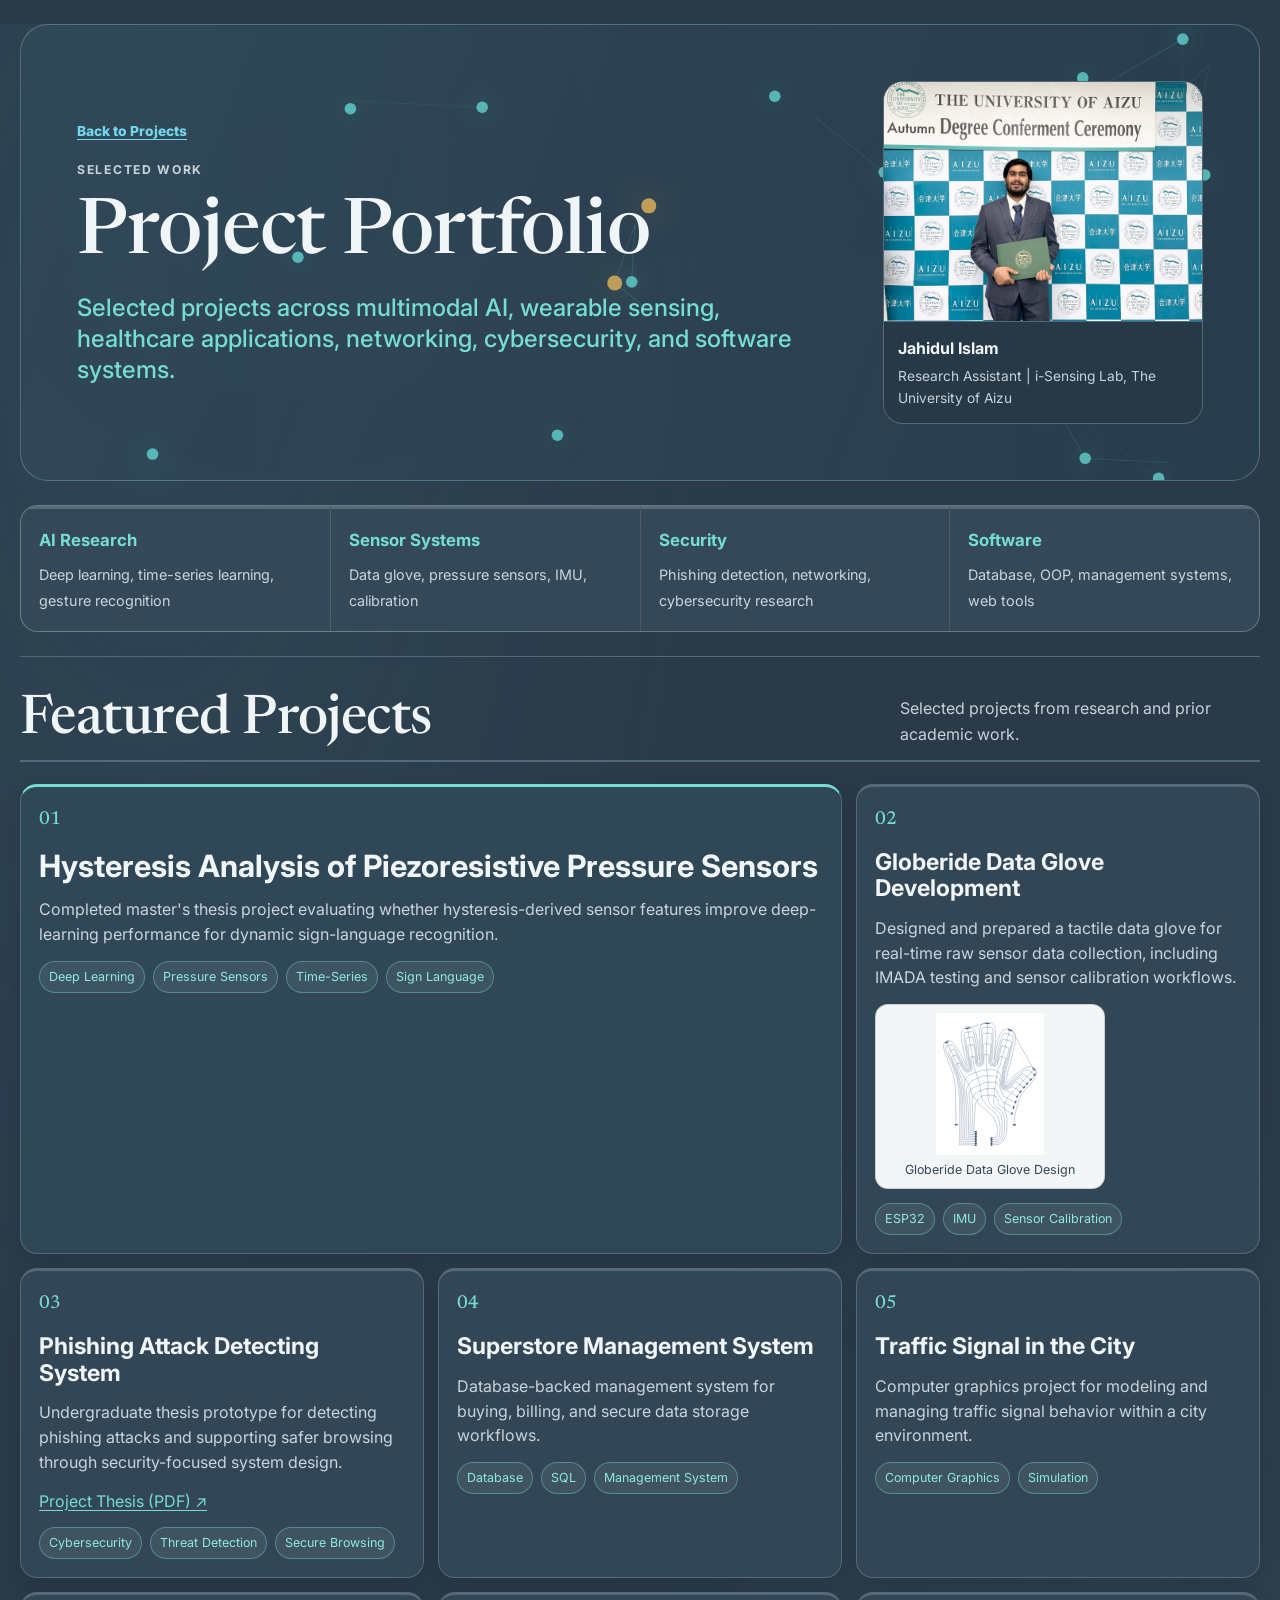
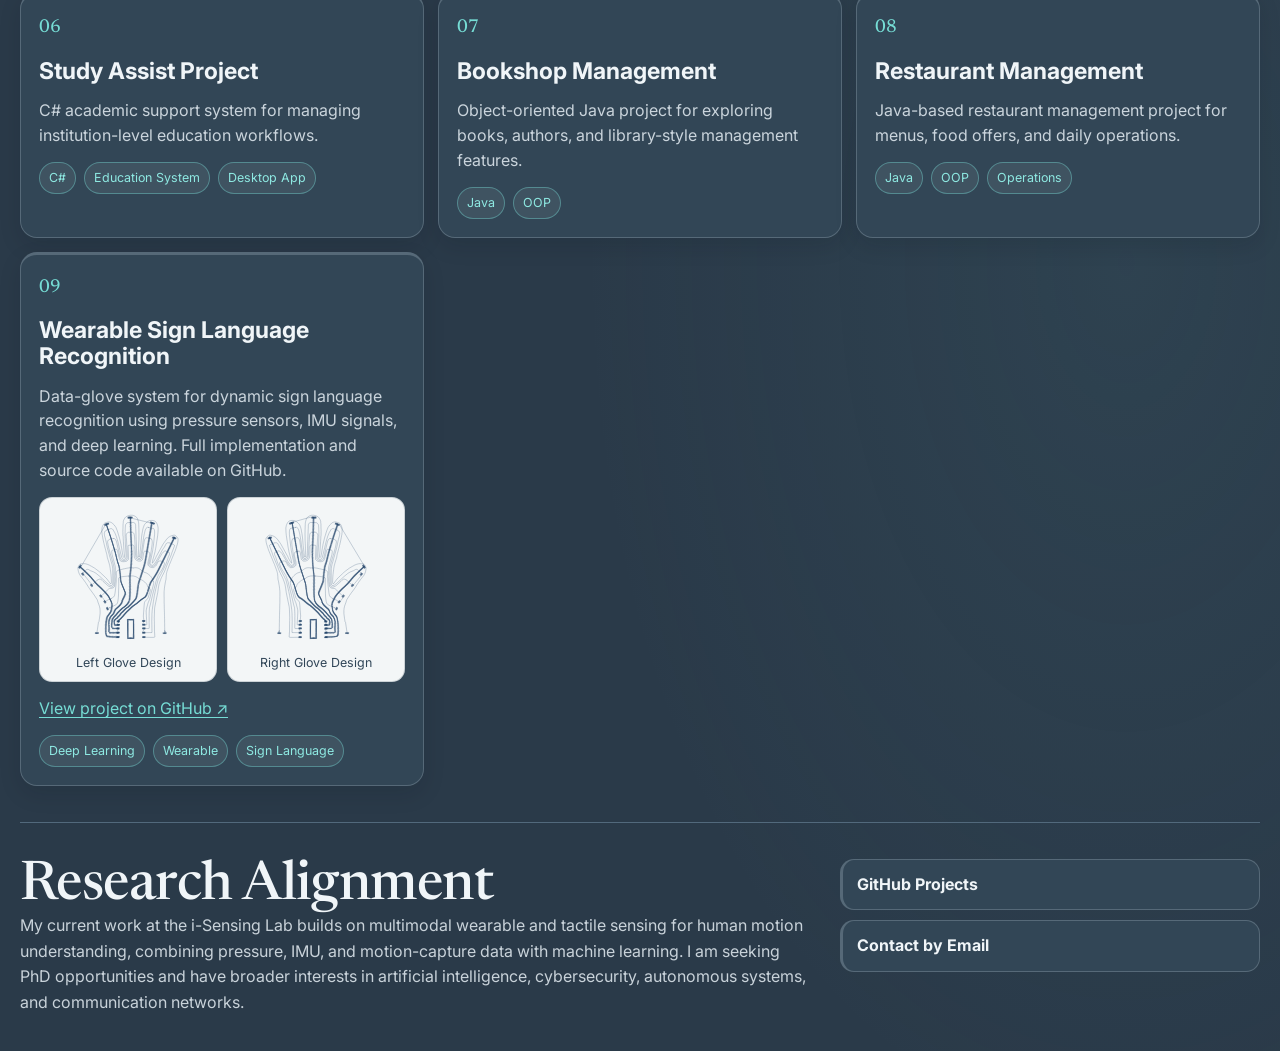
==== commit 2a68c6bd: "Remove publication from project portfolio" ====
--- a/project-portfolio/index.html
+++ b/project-portfolio/index.html
@@ -14,7 +14,7 @@
       rel="stylesheet"
       href="https://fonts.googleapis.com/css2?family=Inter:wght@400;500;600;700&family=Newsreader:opsz,wght@6..72,400;6..72,500;6..72,600&display=swap"
     />
-    <link rel="stylesheet" href="portfolio-v7.css" />
+    <link rel="stylesheet" href="portfolio-v8.css" />
   </head>
   <body>
     <main class="page">
@@ -186,19 +186,6 @@
               <li>Sign Language</li>
             </ul>
           </article>
-          <article class="project-card">
-            <span class="number">10</span>
-            <h3>Chest Compression Skill Evaluation</h3>
-            <p>
-              Pose-estimation and web-based system for evaluating chest-compression skills.
-            </p>
-            <p><a href="https://doi.org/10.3390/app15158252" target="_blank" rel="noreferrer">Related publication (DOI) &#8599;</a></p>
-            <ul class="tags">
-              <li>Pose Estimation</li>
-              <li>Healthcare</li>
-              <li>Web Application</li>
-            </ul>
-          </article>
         </div>
       </section>
 
--- a/project-portfolio/portfolio-v8.css
+++ b/project-portfolio/portfolio-v8.css
@@ -0,0 +1,606 @@
+:root {
+  --paper: #08121d;
+  --ink: #e7f1fa;
+  --muted: rgba(215, 230, 244, 0.70);
+  --line: rgba(133, 165, 190, 0.18);
+  --strong: #26394b;
+  --accent: #67ded8;
+  --accent-soft: rgba(19, 43, 58, 0.82);
+  --accent-line: rgba(103, 222, 216, 0.30);
+  /* Legacy accent tokens unified to the formal navy palette */
+  --blue: #22436a;
+  --teal: #22436a;
+  --rose: #6b3a3f;
+  --amber: #5c4a2e;
+  --green: #22436a;
+}
+
+* {
+  box-sizing: border-box;
+}
+
+html {
+  background: var(--paper);
+  color: var(--ink);
+}
+
+body {
+  margin: 0;
+  background: var(--paper);
+  color: var(--ink);
+  font-family: "Inter", ui-sans-serif, system-ui, -apple-system, BlinkMacSystemFont, "Segoe UI", "Helvetica Neue", sans-serif;
+  line-height: 1.6;
+  -webkit-font-smoothing: antialiased;
+  text-rendering: optimizeLegibility;
+}
+
+a {
+  color: var(--accent);
+  text-decoration: underline;
+  text-underline-offset: 0.2em;
+}
+
+h1,
+h2,
+h3,
+p {
+  margin: 0;
+}
+
+h1,
+h2,
+.number {
+  font-family: "Newsreader", Georgia, "Times New Roman", serif;
+  font-weight: 500;
+  letter-spacing: -0.01em;
+}
+
+.page {
+  width: min(1380px, calc(100% - 40px));
+  margin: 0 auto;
+}
+
+.hero {
+  display: grid;
+  grid-template-columns: minmax(0, 1fr) minmax(220px, 320px);
+  gap: clamp(28px, 5vw, 68px);
+  align-items: center;
+  padding: clamp(32px, 6vw, 72px) 0;
+  border-bottom: 1px solid var(--strong);
+}
+
+.hero-copy {
+  display: grid;
+  gap: 18px;
+}
+
+.back-link {
+  width: fit-content;
+  font-size: 0.86rem;
+  font-weight: 800;
+}
+
+.kicker {
+  color: var(--muted);
+  font-size: 0.76rem;
+  font-weight: 700;
+  letter-spacing: 0.14em;
+  text-transform: uppercase;
+}
+
+h1 {
+  color: var(--ink);
+  font-size: clamp(2.6rem, 6vw, 5rem);
+  line-height: 1;
+}
+
+.lead {
+  max-width: 820px;
+  color: var(--accent);
+  font-size: clamp(1.1rem, 2vw, 1.5rem);
+  font-weight: 500;
+  line-height: 1.3;
+}
+
+.profile-card {
+  margin: 0;
+  border: 1px solid var(--strong);
+  background: #ffffff;
+}
+
+.profile-card img {
+  display: block;
+  width: 100%;
+  aspect-ratio: 3 / 4;
+  object-fit: cover;
+  object-position: 50% 48%;
+}
+
+.profile-card figcaption {
+  display: grid;
+  gap: 4px;
+  padding: 14px;
+  border-top: 1px solid var(--strong);
+}
+
+.profile-card span {
+  color: var(--muted);
+  font-size: 0.86rem;
+}
+
+.overview {
+  display: grid;
+  grid-template-columns: repeat(4, minmax(0, 1fr));
+  gap: 1px;
+  margin: 24px 0;
+  border: 1px solid var(--strong);
+  background: var(--strong);
+}
+
+.overview article {
+  min-height: 130px;
+  padding: 18px;
+  background: #ffffff;
+  border-top: 3px solid var(--accent);
+}
+
+.overview strong {
+  display: block;
+  margin-bottom: 8px;
+  color: var(--accent);
+  font-size: 1.05rem;
+}
+
+.overview span {
+  color: var(--muted);
+  font-size: 0.9rem;
+}
+
+.section {
+  padding: 36px 0;
+  border-top: 1px solid var(--strong);
+}
+
+.section-head {
+  display: grid;
+  grid-template-columns: minmax(0, 1fr) minmax(240px, 360px);
+  gap: 24px;
+  align-items: end;
+  margin-bottom: 22px;
+  padding-bottom: 12px;
+  border-bottom: 2px solid var(--strong);
+}
+
+h2 {
+  color: var(--ink);
+  font-size: clamp(2rem, 4.5vw, 3.4rem);
+  line-height: 1;
+}
+
+.section-head p,
+.split p {
+  color: var(--muted);
+}
+
+.project-grid {
+  display: grid;
+  grid-template-columns: repeat(3, minmax(0, 1fr));
+  gap: 14px;
+}
+
+.project-card {
+  display: grid;
+  gap: 14px;
+  min-height: 300px;
+  padding: 20px;
+  border: 1px solid var(--line);
+  background: #ffffff;
+  transition: transform 200ms ease, box-shadow 200ms ease, border-color 180ms ease;
+}
+
+.project-card:hover {
+  transform: translateY(-3px);
+  box-shadow: 0 12px 26px -14px rgba(22, 33, 46, 0.24);
+  border-top-color: var(--accent);
+}
+
+.project-card {
+  border-top: 3px solid var(--accent);
+}
+
+.project-card.major {
+  grid-column: span 2;
+  border: 1px solid var(--strong);
+  border-top: 3px solid var(--accent);
+  background: var(--accent-soft);
+}
+
+.number {
+  color: var(--accent);
+  font-size: 1.18rem;
+}
+
+.project-card h3 {
+  color: var(--ink);
+  font-size: clamp(1.35rem, 2vw, 2rem);
+  line-height: 1.05;
+}
+
+.project-card.major h3 {
+  font-size: clamp(1.8rem, 3.4vw, 3rem);
+  line-height: 1.02;
+}
+
+.project-card p {
+  color: var(--muted);
+}
+
+.tags {
+  display: flex;
+  flex-wrap: wrap;
+  gap: 8px;
+  align-self: end;
+  margin: 0;
+  padding: 0;
+  list-style: none;
+}
+
+.tags li {
+  margin: 0;
+  border: 1px solid var(--accent-line);
+  padding: 5px 9px;
+  color: var(--accent);
+  background: var(--accent-soft);
+  font-size: 0.78rem;
+}
+
+.split {
+  display: grid;
+  grid-template-columns: minmax(0, 1fr) minmax(280px, 420px);
+  gap: 28px;
+  align-items: start;
+}
+
+.links-panel {
+  display: grid;
+  gap: 10px;
+}
+
+.links-panel a {
+  display: block;
+  border: 1px solid var(--line);
+  border-left: 3px solid var(--accent);
+  padding: 12px 14px;
+  background: #ffffff;
+  font-weight: 700;
+  text-decoration: none;
+}
+
+.links-panel a:hover {
+  background: var(--accent-soft);
+}
+
+@media (max-width: 980px) {
+  .hero,
+  .section-head,
+  .split {
+    grid-template-columns: 1fr;
+  }
+
+  .profile-card {
+    width: min(320px, 100%);
+  }
+
+  .overview,
+  .project-grid {
+    grid-template-columns: repeat(2, minmax(0, 1fr));
+  }
+}
+
+@media (max-width: 680px) {
+  .page {
+    width: min(100% - 24px, 1380px);
+  }
+
+  .overview,
+  .project-grid,
+  .project-card.major {
+    grid-template-columns: 1fr;
+  }
+}
+
+
+/* Dark research theme */
+body {
+  background:
+    radial-gradient(ellipse at 12% 12%, rgba(21, 75, 91, 0.22), transparent 35%),
+    radial-gradient(ellipse at 88% 70%, rgba(20, 69, 75, 0.16), transparent 34%),
+    #07101a;
+}
+.page { color: var(--ink); }
+.hero {
+  position: relative;
+  isolation: isolate;
+  overflow: hidden;
+  margin-top: 24px;
+  border: 1px solid rgba(111, 174, 197, 0.28);
+  border-radius: 28px;
+  padding: clamp(28px, 5vw, 56px);
+  background:
+    linear-gradient(110deg, rgba(9, 22, 35, 0.93), rgba(7, 15, 25, 0.86)),
+    radial-gradient(circle at 20% 30%, rgba(27, 105, 119, 0.24), transparent 40%);
+}
+.hero::before {
+  content: "";
+  position: absolute;
+  inset: 0;
+  z-index: -1;
+  pointer-events: none;
+  opacity: 0.7;
+  background-image: url("data:image/svg+xml,%3Csvg xmlns='http://www.w3.org/2000/svg' viewBox='0 0 900 560'%3E%3Cg fill='none' stroke='%2365ddeb' stroke-opacity='.25' stroke-width='1'%3E%3Cpath d='M80 150L210 240L340 180L470 310L620 190L800 270M210 240L170 430L340 180L370 430L470 310L620 400L800 270M340 180L370 70L620 190L660 80M470 310L590 500L620 400L800 270'/%3E%3C/g%3E%3Cg fill='%2371e5df'%3E%3Ccircle cx='80' cy='150' r='4'/%3E%3Ccircle cx='210' cy='240' r='4'/%3E%3Ccircle cx='340' cy='180' r='4'/%3E%3Ccircle cx='470' cy='310' r='4'/%3E%3Ccircle cx='620' cy='190' r='4'/%3E%3Ccircle cx='800' cy='270' r='4'/%3E%3Ccircle cx='170' cy='430' r='3'/%3E%3Ccircle cx='370' cy='430' r='3'/%3E%3Ccircle cx='590' cy='500' r='3'/%3E%3Ccircle cx='660' cy='80' r='3'/%3E%3C/g%3E%3C/svg%3E");
+  background-size: cover;
+  background-position: center;
+  mask-image: linear-gradient(90deg, black, transparent 94%);
+}
+.profile-card,
+.overview,
+.overview article,
+.project-card,
+.links-panel a {
+  background-color: rgba(12, 25, 38, 0.88);
+  color: var(--ink);
+}
+.profile-card,
+.overview,
+.overview article,
+.project-card,
+.links-panel a {
+  border-color: rgba(133, 165, 190, 0.20);
+}
+.profile-card { border-radius: 20px; overflow: hidden; }
+.overview { border-radius: 18px; overflow: hidden; background: rgba(133, 165, 190, 0.18); }
+.overview article { background-color: rgba(12, 25, 38, 0.88); }
+.project-card,
+.links-panel a { border-radius: 14px; }
+.project-card.major { background-color: rgba(17, 38, 52, 0.90); }
+.links-panel a:hover { background-color: rgba(24, 47, 62, 0.92); }
+.tags li { color: #8ee9e2; }
+.back-link { color: #74d7ed; }
+@media (max-width: 680px) {
+  .hero { padding: 22px; border-radius: 20px; }
+}
+
+
+ .network-background {
+  position: fixed;
+  inset: 0;
+  z-index: 0;
+  width: 100%;
+  height: 100%;
+  pointer-events: none;
+  opacity: 0.9;
+}
+.hero > .network-background {
+  position: absolute;
+  inset: 0;
+  z-index: 0;
+  opacity: 0.9;
+}
+.hero > *:not(.network-background) {
+  position: relative;
+  z-index: 1;
+}
+.shell,
+.page {
+  position: relative;
+  z-index: 1;
+}
+.hero::before { display: none; }
+@media (prefers-reduced-motion: reduce) {
+  .network-background { opacity: 0.28; }
+}
+
+
+/* Match the portfolio to the site's softer slate palette and compact project cards. */
+:root {
+  --paper: #2a3a49;
+  --ink: #f0f5f8;
+  --muted: rgba(231, 239, 245, 0.84);
+  --line: rgba(199, 218, 231, 0.24);
+  --strong: #52697c;
+  --accent: #76ddd5;
+  --accent-soft: rgba(56, 83, 98, 0.94);
+  --accent-line: rgba(118, 221, 213, 0.40);
+}
+html,
+body {
+  background: #2a3a49;
+}
+body {
+  background:
+    radial-gradient(ellipse at 12% 12%, rgba(72, 132, 143, 0.16), transparent 35%),
+    radial-gradient(ellipse at 88% 70%, rgba(73, 119, 128, 0.13), transparent 34%),
+    #2a3a49;
+}
+.hero {
+  border-color: rgba(153, 207, 218, 0.34);
+  background:
+    linear-gradient(110deg, rgba(50, 72, 88, 0.96), rgba(41, 61, 77, 0.94)),
+    radial-gradient(circle at 20% 30%, rgba(67, 145, 155, 0.18), transparent 40%);
+}
+.profile-card,
+.overview article,
+.project-card,
+.links-panel a {
+  background-color: rgba(51, 71, 87, 0.96);
+  color: var(--ink);
+}
+.profile-card,
+.overview,
+.overview article,
+.project-card,
+.links-panel a {
+  border-color: rgba(199, 218, 231, 0.24);
+}
+.profile-card img {
+  transform: scale(3.2);
+  transform-origin: 50% 50%;
+}
+.profile-card figcaption {
+  background: rgba(39, 56, 71, 0.96);
+}
+.overview {
+  background: rgba(199, 218, 231, 0.20);
+}
+.overview article {
+  min-height: 116px;
+  background-color: rgba(51, 71, 87, 0.96);
+}
+.project-card,
+.project-card.major {
+  align-content: start;
+  min-height: 0;
+  padding: 18px;
+  border-radius: 17px;
+  background-color: rgba(51, 71, 87, 0.96);
+  box-shadow: 0 8px 22px rgba(9, 18, 27, 0.12);
+}
+.project-card.major {
+  background-color: rgba(48, 72, 87, 0.98);
+}
+.project-card h3 {
+  font-size: clamp(1.25rem, 1.8vw, 1.7rem);
+  line-height: 1.15;
+}
+.project-card.major h3 {
+  font-size: clamp(1.5rem, 2.4vw, 2.2rem);
+  line-height: 1.12;
+}
+.project-card p {
+  line-height: 1.55;
+}
+.tags li {
+  border-radius: 999px;
+  background: rgba(239, 246, 250, 0.07);
+}
+.links-panel a {
+  border-radius: 14px;
+  background-color: rgba(51, 71, 87, 0.96);
+}
+.links-panel a:hover {
+  background-color: rgba(63, 91, 105, 0.96);
+}
+
+/* Glove drawings use light preview panels and remain clickable for enlargement. */
+.design-figures {
+  display: grid;
+  grid-template-columns: repeat(2, minmax(0, 1fr));
+  gap: 10px;
+}
+.design-figures.single {
+  grid-template-columns: minmax(0, 230px);
+}
+.design-figures figure {
+  display: grid;
+  align-content: center;
+  min-width: 0;
+  margin: 0;
+  padding: 8px;
+  border: 1px solid rgba(24, 48, 65, 0.18);
+  border-radius: 13px;
+  background: #f3f6f7;
+}
+.design-figures img {
+  display: block;
+  width: 100%;
+  height: 142px;
+  object-fit: contain;
+  cursor: zoom-in;
+}
+.design-figures figcaption {
+  padding-top: 5px;
+  color: #314658;
+  font-size: 0.78rem;
+  text-align: center;
+}
+.image-lightbox {
+  position: relative;
+  width: fit-content;
+  max-width: calc(100vw - 32px);
+  max-height: calc(100vh - 32px);
+  margin: auto;
+  padding: 42px 16px 14px;
+  border: 1px solid var(--line);
+  border-radius: 16px;
+  background: #26394b;
+  color: var(--ink);
+  box-shadow: 0 24px 90px rgba(0, 0, 0, 0.45);
+}
+.image-lightbox::backdrop {
+  background: rgba(9, 20, 30, 0.78);
+  backdrop-filter: blur(5px);
+}
+.image-lightbox > img {
+  display: block;
+  width: auto;
+  height: auto;
+  max-width: min(86vw, 1100px);
+  max-height: 76vh;
+  margin: 0 auto;
+  object-fit: contain;
+  background: #fff;
+  border-radius: 8px;
+}
+.image-lightbox-caption {
+  margin: 10px 4px 0;
+  color: var(--muted);
+  font-size: 0.9rem;
+  text-align: center;
+}
+.image-lightbox-close {
+  position: absolute;
+  top: 8px;
+  right: 10px;
+  display: grid;
+  width: 30px;
+  height: 30px;
+  place-items: center;
+  border: 1px solid var(--line);
+  border-radius: 50%;
+  background: #344b5e;
+  color: var(--ink);
+  cursor: pointer;
+  font-size: 1.25rem;
+  line-height: 1;
+}
+@media (max-width: 680px) {
+  .project-card,
+  .project-card.major {
+    grid-column: auto;
+    padding: 16px;
+  }
+  .design-figures img {
+    height: 120px;
+  }
+  .design-figures.single {
+    grid-template-columns: minmax(0, 1fr);
+  }
+}
+
+
+/* Crop the portrait inside a dedicated frame so the lower folder stays out of view. */
+.portfolio-photo-frame {
+  width: 100%;
+  aspect-ratio: 4 / 3;
+  overflow: hidden;
+  background: #f4f8fa;
+}
+.profile-card .portfolio-photo-frame img {
+  display: block;
+  width: 100%;
+  height: 100%;
+  aspect-ratio: auto;
+  object-fit: contain;
+  object-position: center;
+  transform: none;
+}
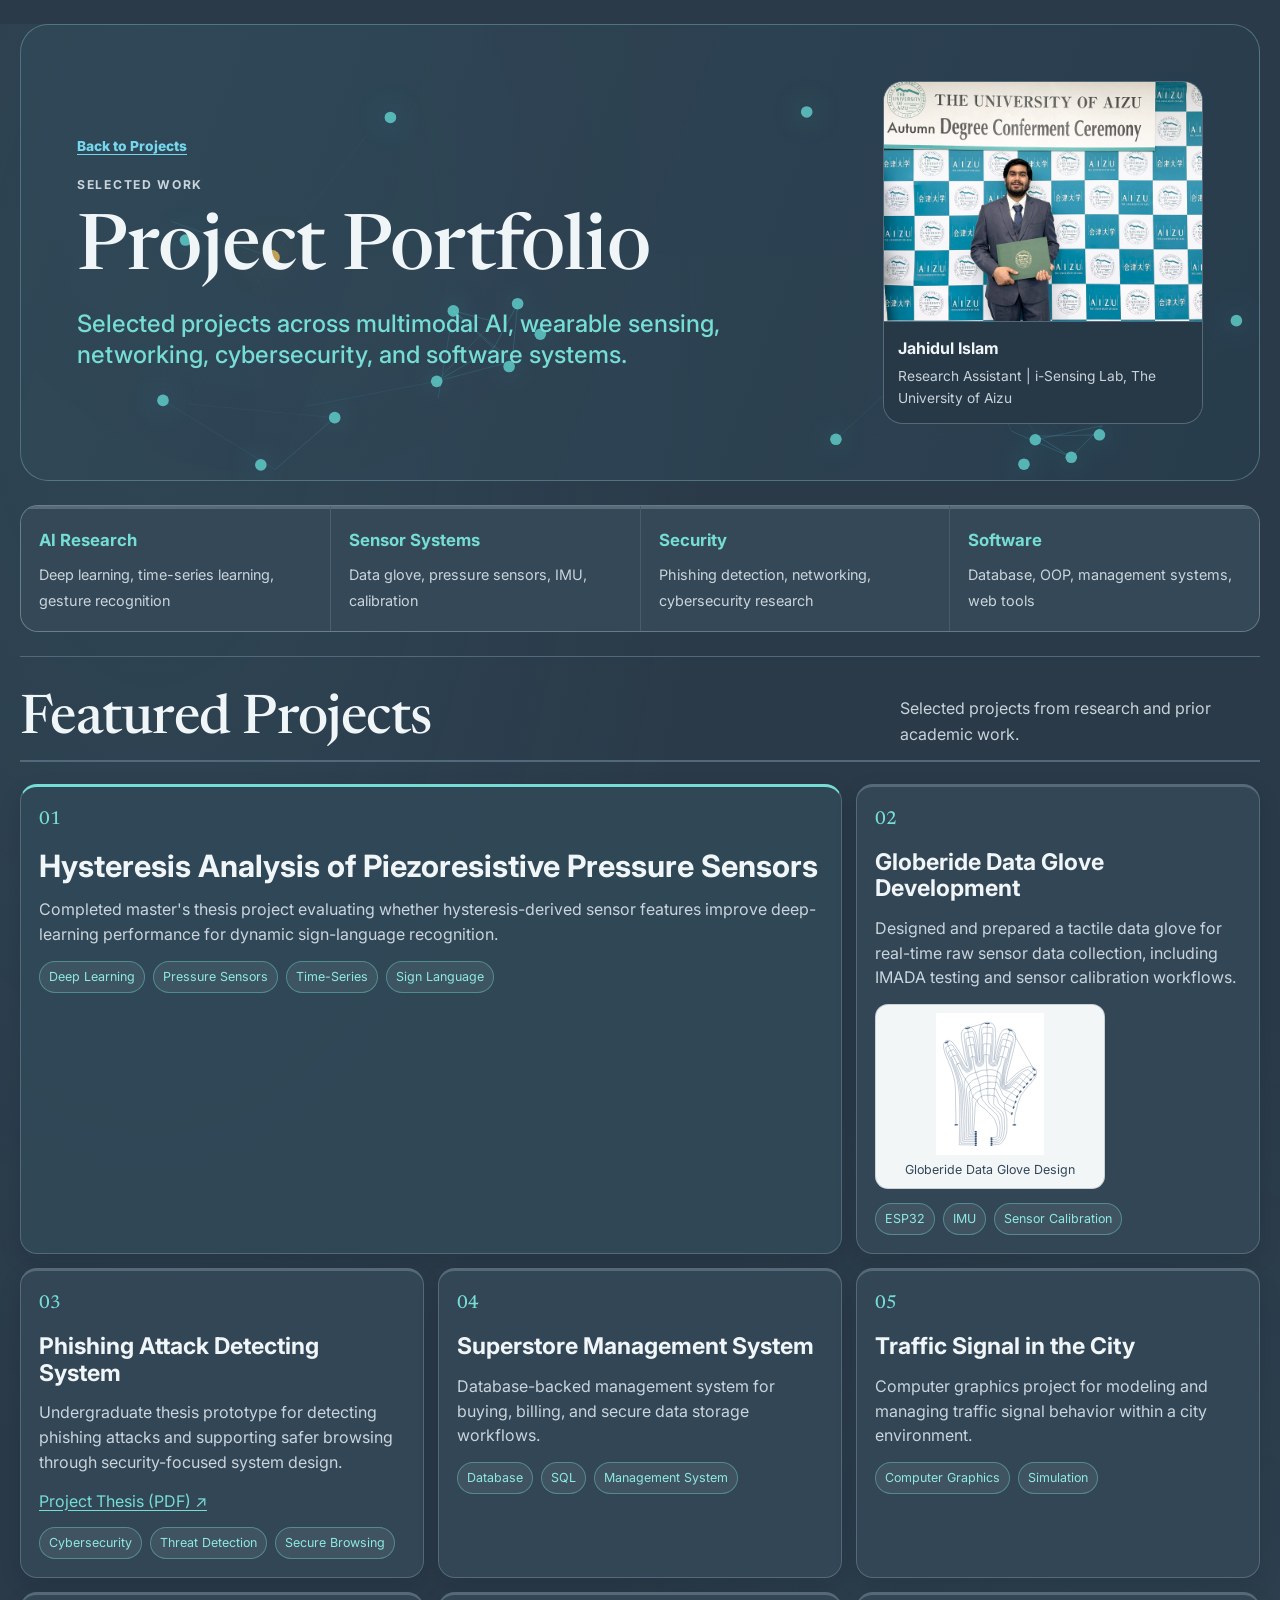
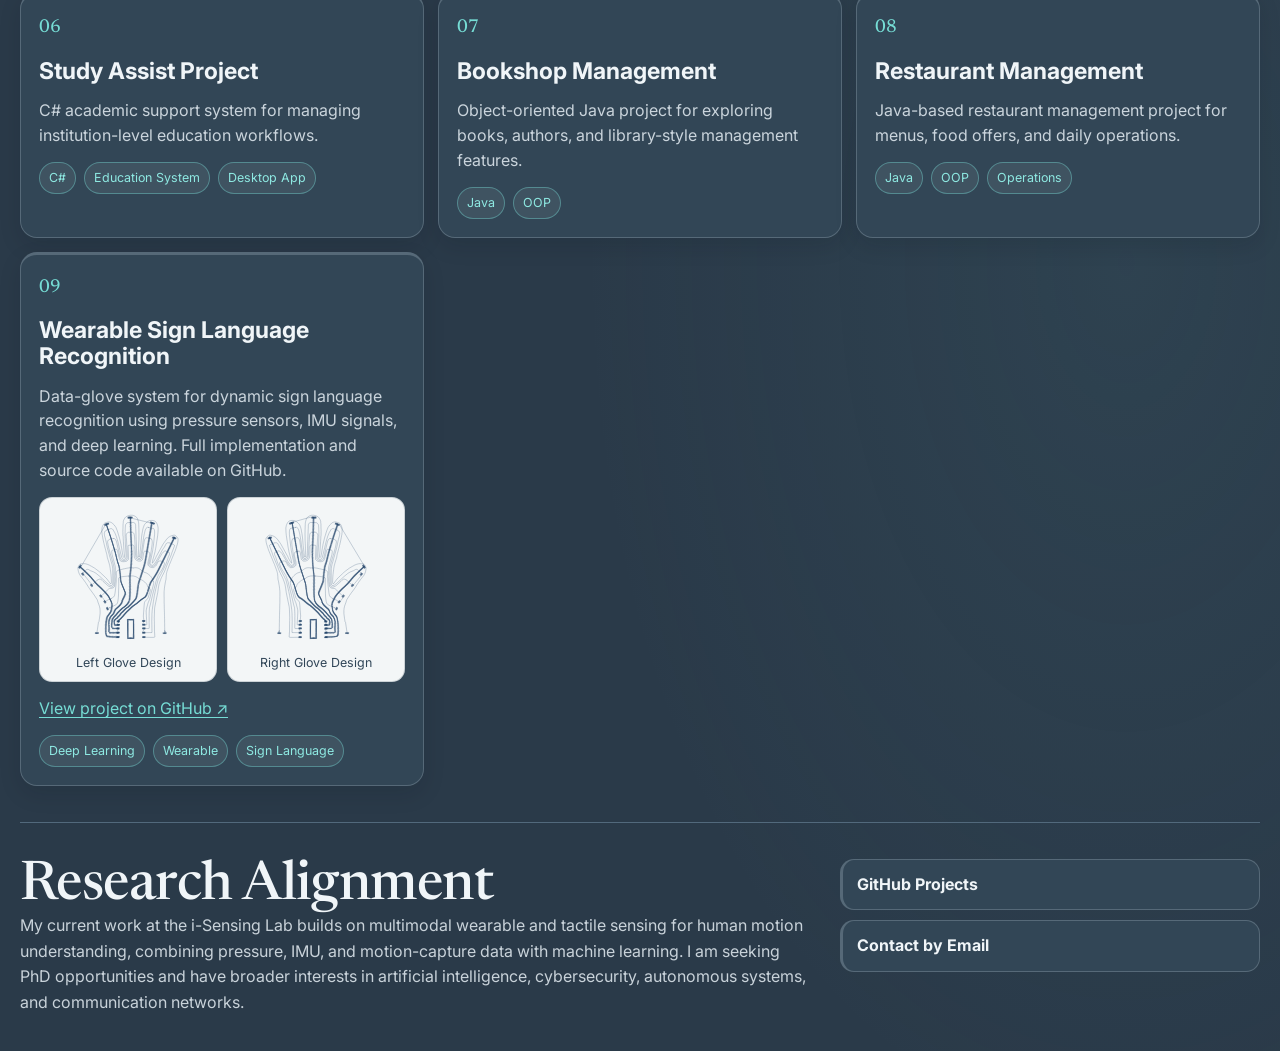
==== commit 6299bfa7: "Align portfolio overview with selected projects" ====
--- a/project-portfolio/index.html
+++ b/project-portfolio/index.html
@@ -25,7 +25,7 @@
           <p class="kicker">Selected Work</p>
           <h1>Project Portfolio</h1>
           <p class="lead">
-            Selected projects across multimodal AI, wearable sensing, healthcare applications, networking, cybersecurity, and software systems.
+            Selected projects across multimodal AI, wearable sensing, networking, cybersecurity, and software systems.
           </p>
         </div>
         <figure class="profile-card">
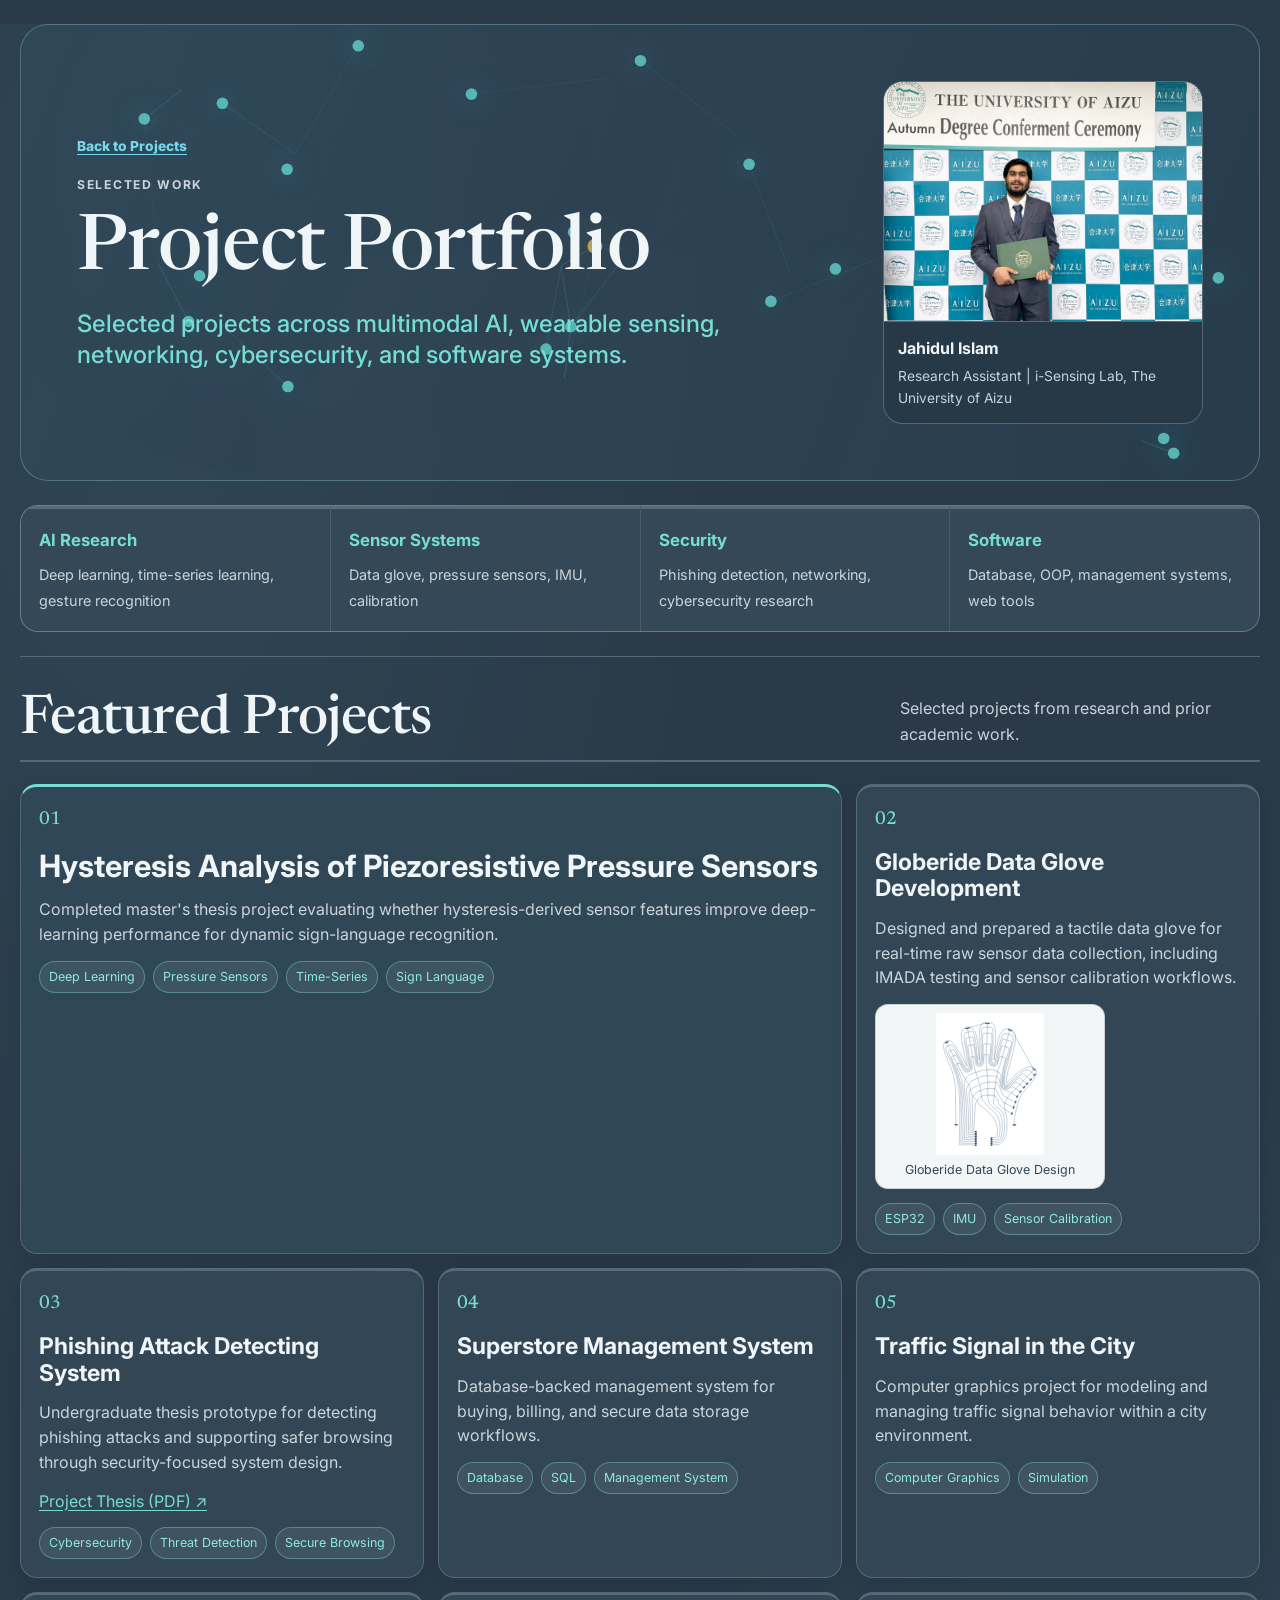
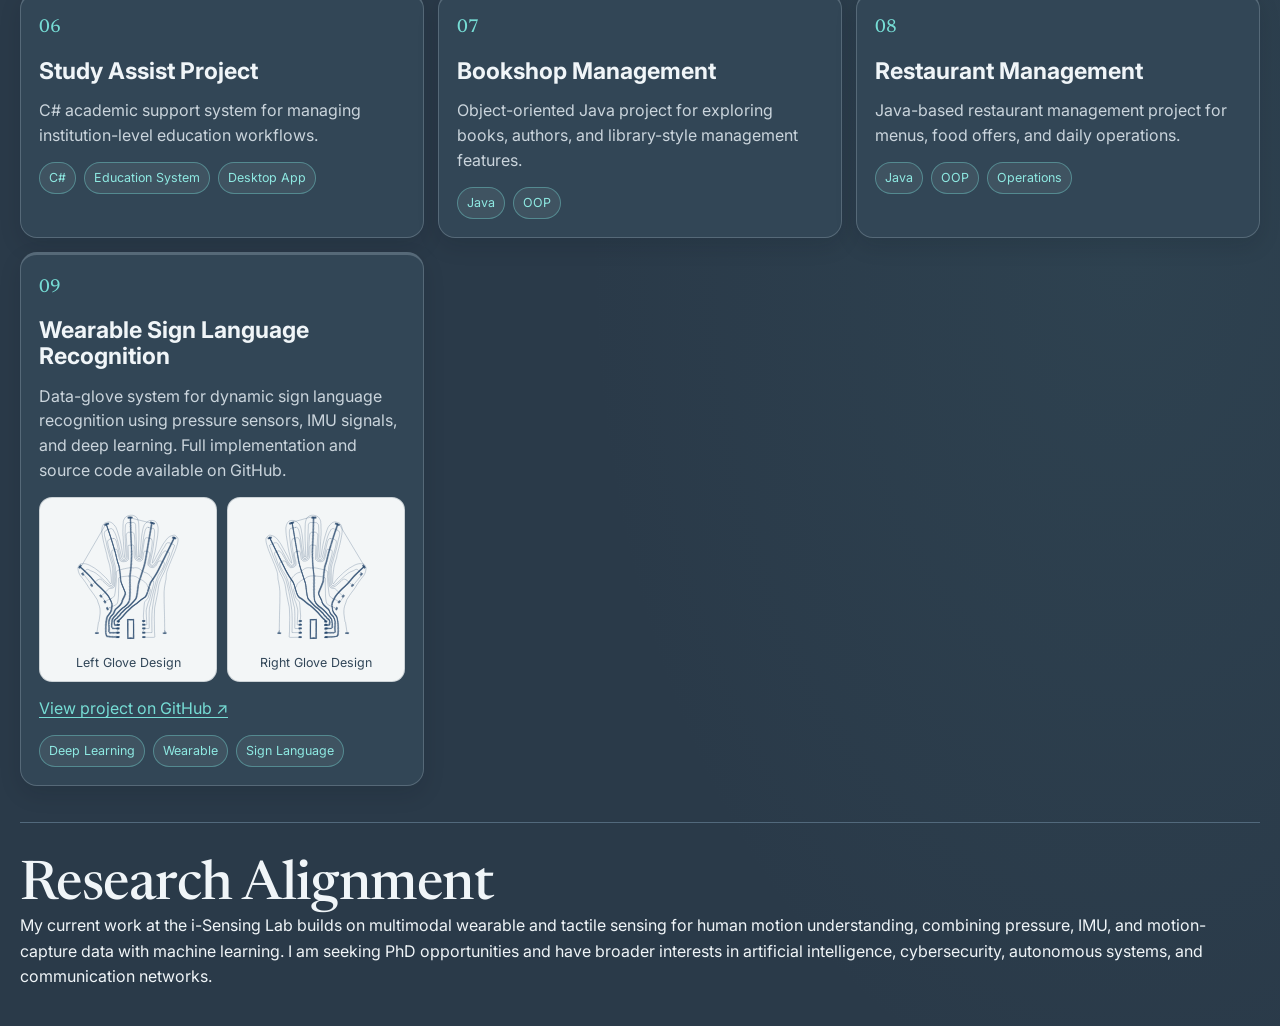
==== commit 3cd831a5: "Remove portfolio GitHub and email buttons" ====
--- a/project-portfolio/index.html
+++ b/project-portfolio/index.html
@@ -189,17 +189,13 @@
         </div>
       </section>
 
-      <section class="section split">
+      <section class="section">
         <div>
           <h2>Research Alignment</h2>
           <p>
             My current work at the i-Sensing Lab builds on multimodal wearable and tactile sensing for human motion understanding, combining pressure, IMU, and motion-capture data with machine learning. I am seeking PhD opportunities and have broader interests in artificial intelligence, cybersecurity, autonomous systems, and communication networks.
           </p>
         </div>
-        <div class="links-panel">
-          <a href="https://github.com/jahidaiub06" target="_blank" rel="noreferrer">GitHub Projects</a>
-          <a href="mailto:zahid060347@gmail.com">Contact by Email</a>
-        </div>
       </section>
     </main>
     <script src="../script.js?v=portfolio-images-1"></script>
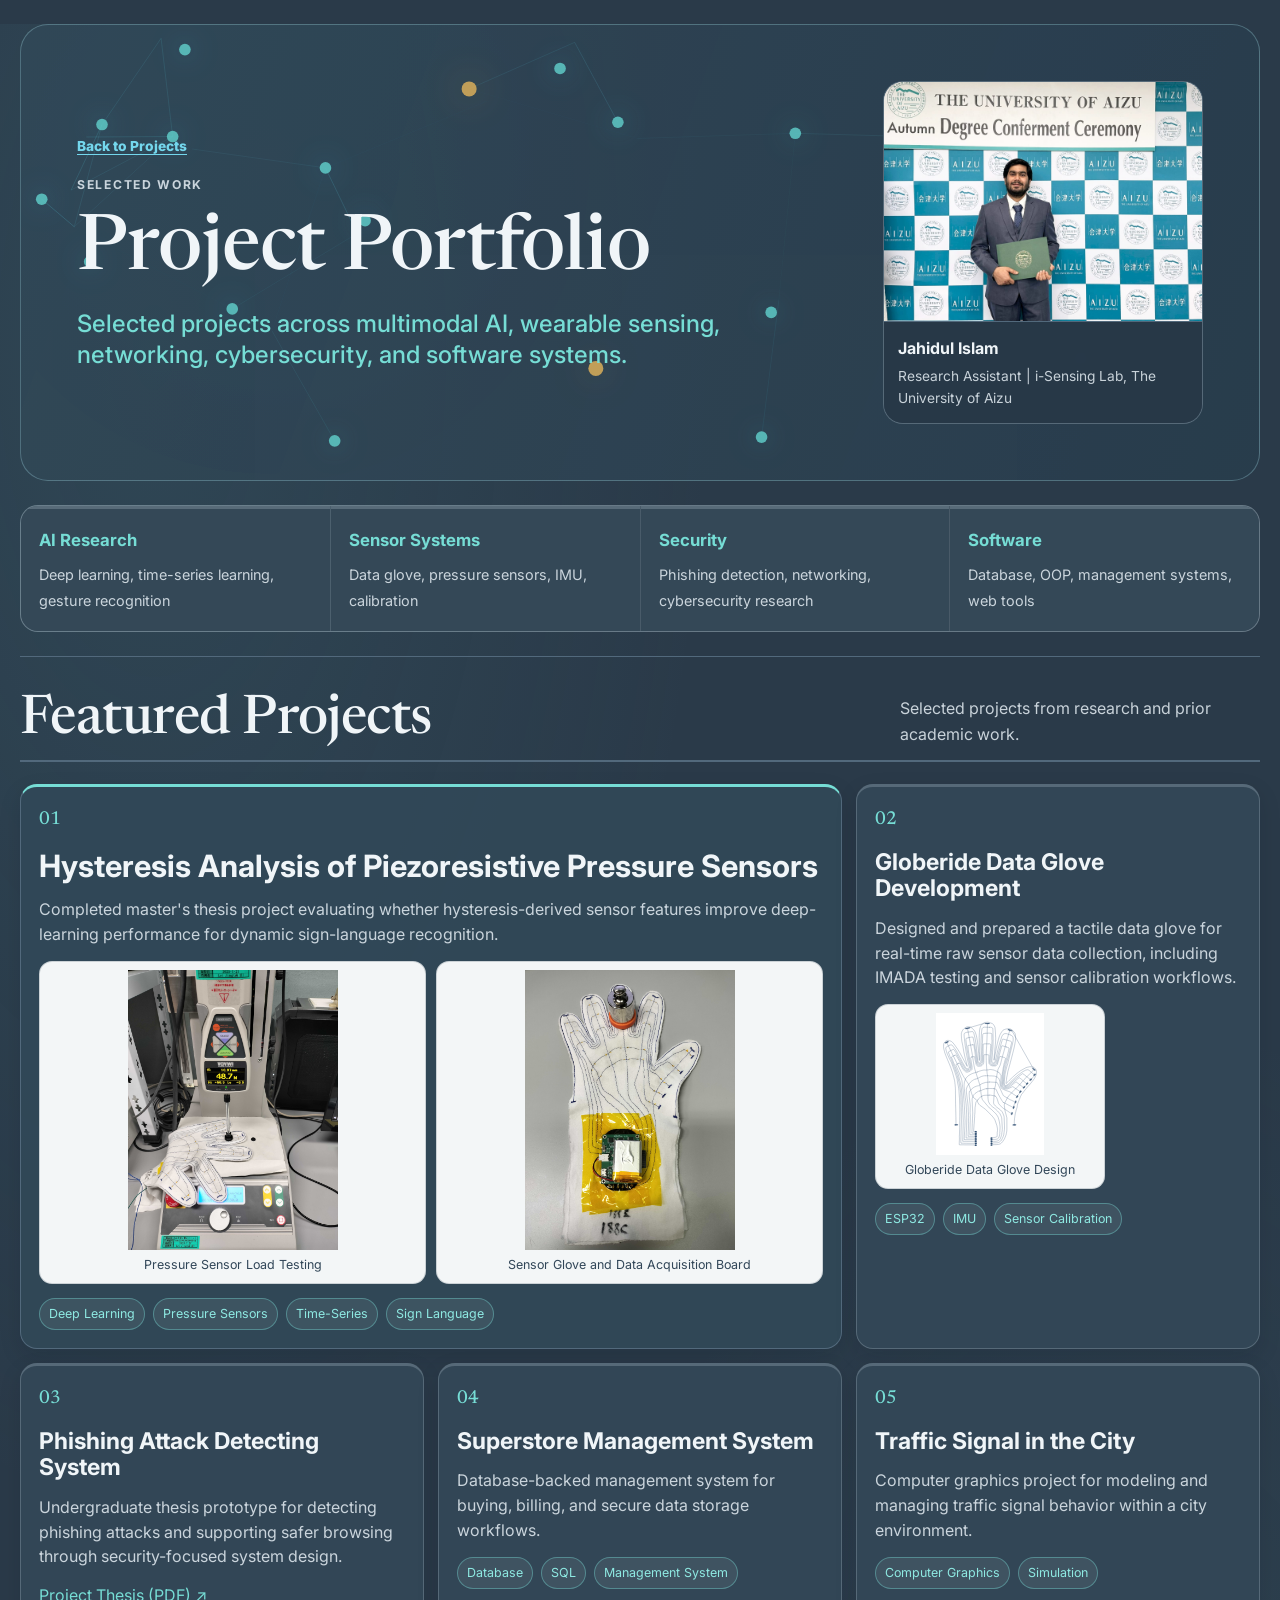
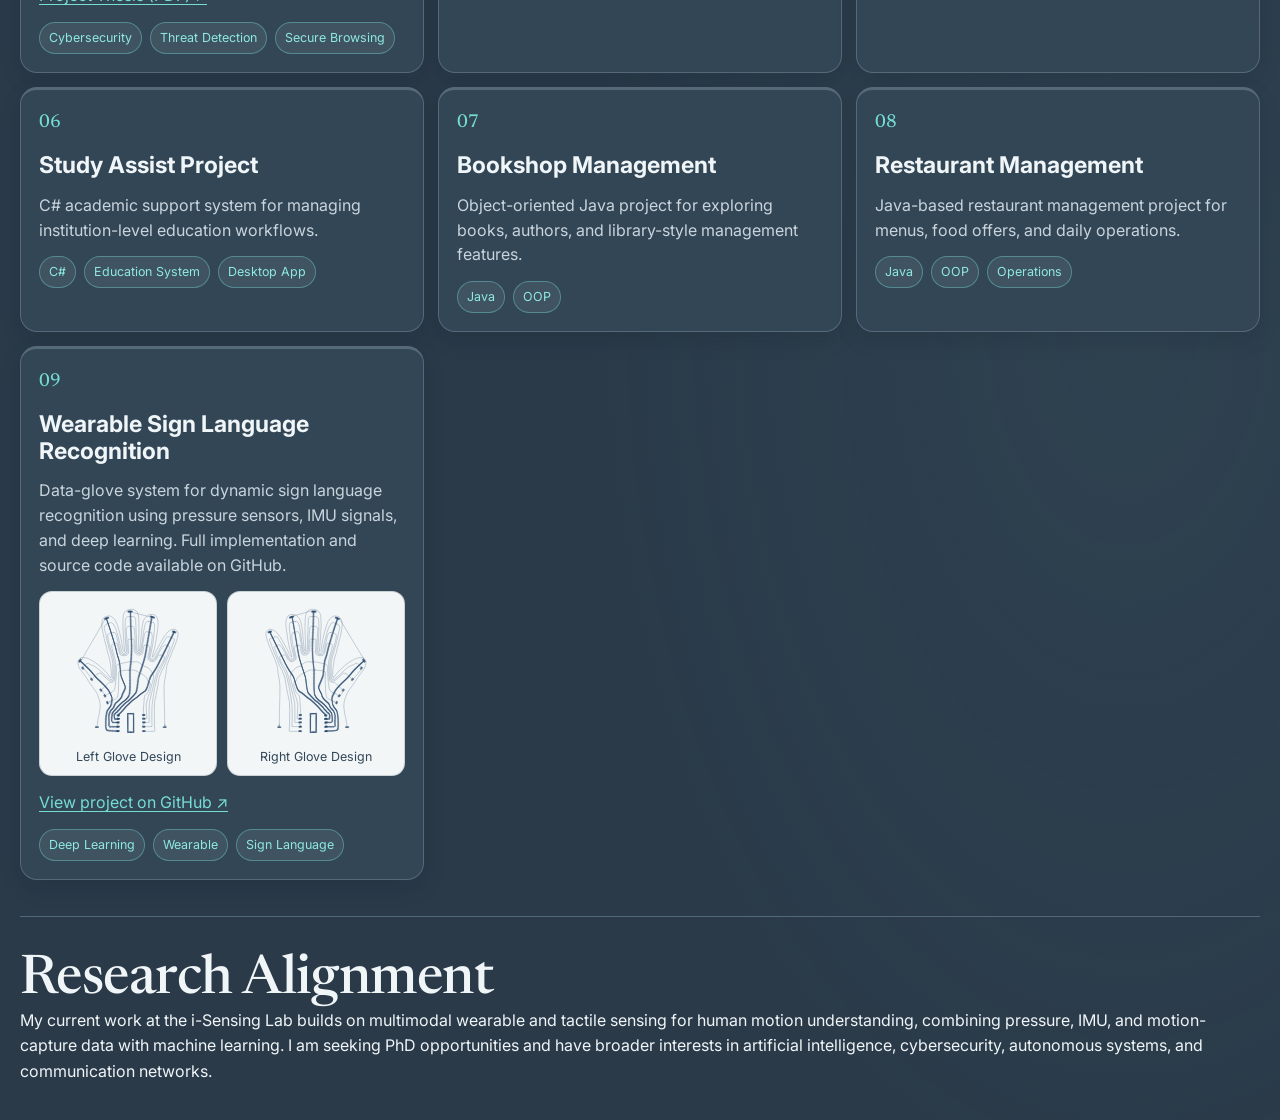
==== commit a16e32cf: "Add pressure sensor galleries to portfolio" ====
--- a/project-portfolio/index.html
+++ b/project-portfolio/index.html
@@ -14,7 +14,7 @@
       rel="stylesheet"
       href="https://fonts.googleapis.com/css2?family=Inter:wght@400;500;600;700&family=Newsreader:opsz,wght@6..72,400;6..72,500;6..72,600&display=swap"
     />
-    <link rel="stylesheet" href="portfolio-v8.css" />
+    <link rel="stylesheet" href="portfolio-v8.css?v=hysteresis-photos-1" />
   </head>
   <body>
     <main class="page">
@@ -59,6 +59,16 @@
             <p>
               Completed master's thesis project evaluating whether hysteresis-derived sensor features improve deep-learning performance for dynamic sign-language recognition.
             </p>
+            <div class="design-figures hysteresis-photos">
+              <figure>
+                <img src="../assets/projects/hysteresis-test-setup.jpg" alt="IMADA force gauge testing the embroidered pressure sensor glove" loading="lazy" />
+                <figcaption>Pressure Sensor Load Testing</figcaption>
+              </figure>
+              <figure>
+                <img src="../assets/projects/hysteresis-sensor-glove.jpg" alt="Embroidered pressure sensor glove with its data acquisition board" loading="lazy" />
+                <figcaption>Sensor Glove and Data Acquisition Board</figcaption>
+              </figure>
+            </div>
             <ul class="tags">
               <li>Deep Learning</li>
               <li>Pressure Sensors</li>
--- a/project-portfolio/portfolio-v8.css
+++ b/project-portfolio/portfolio-v8.css
@@ -604,3 +604,14 @@
   object-position: center;
   transform: none;
 }
+
+
+/* Larger previews for the two pressure-sensor project photos. */
+.project-card.major .hysteresis-photos img {
+  height: 280px;
+  object-fit: contain;
+  cursor: zoom-in;
+}
+@media (max-width: 680px) {
+  .project-card.major .hysteresis-photos img { height: 220px; }
+}
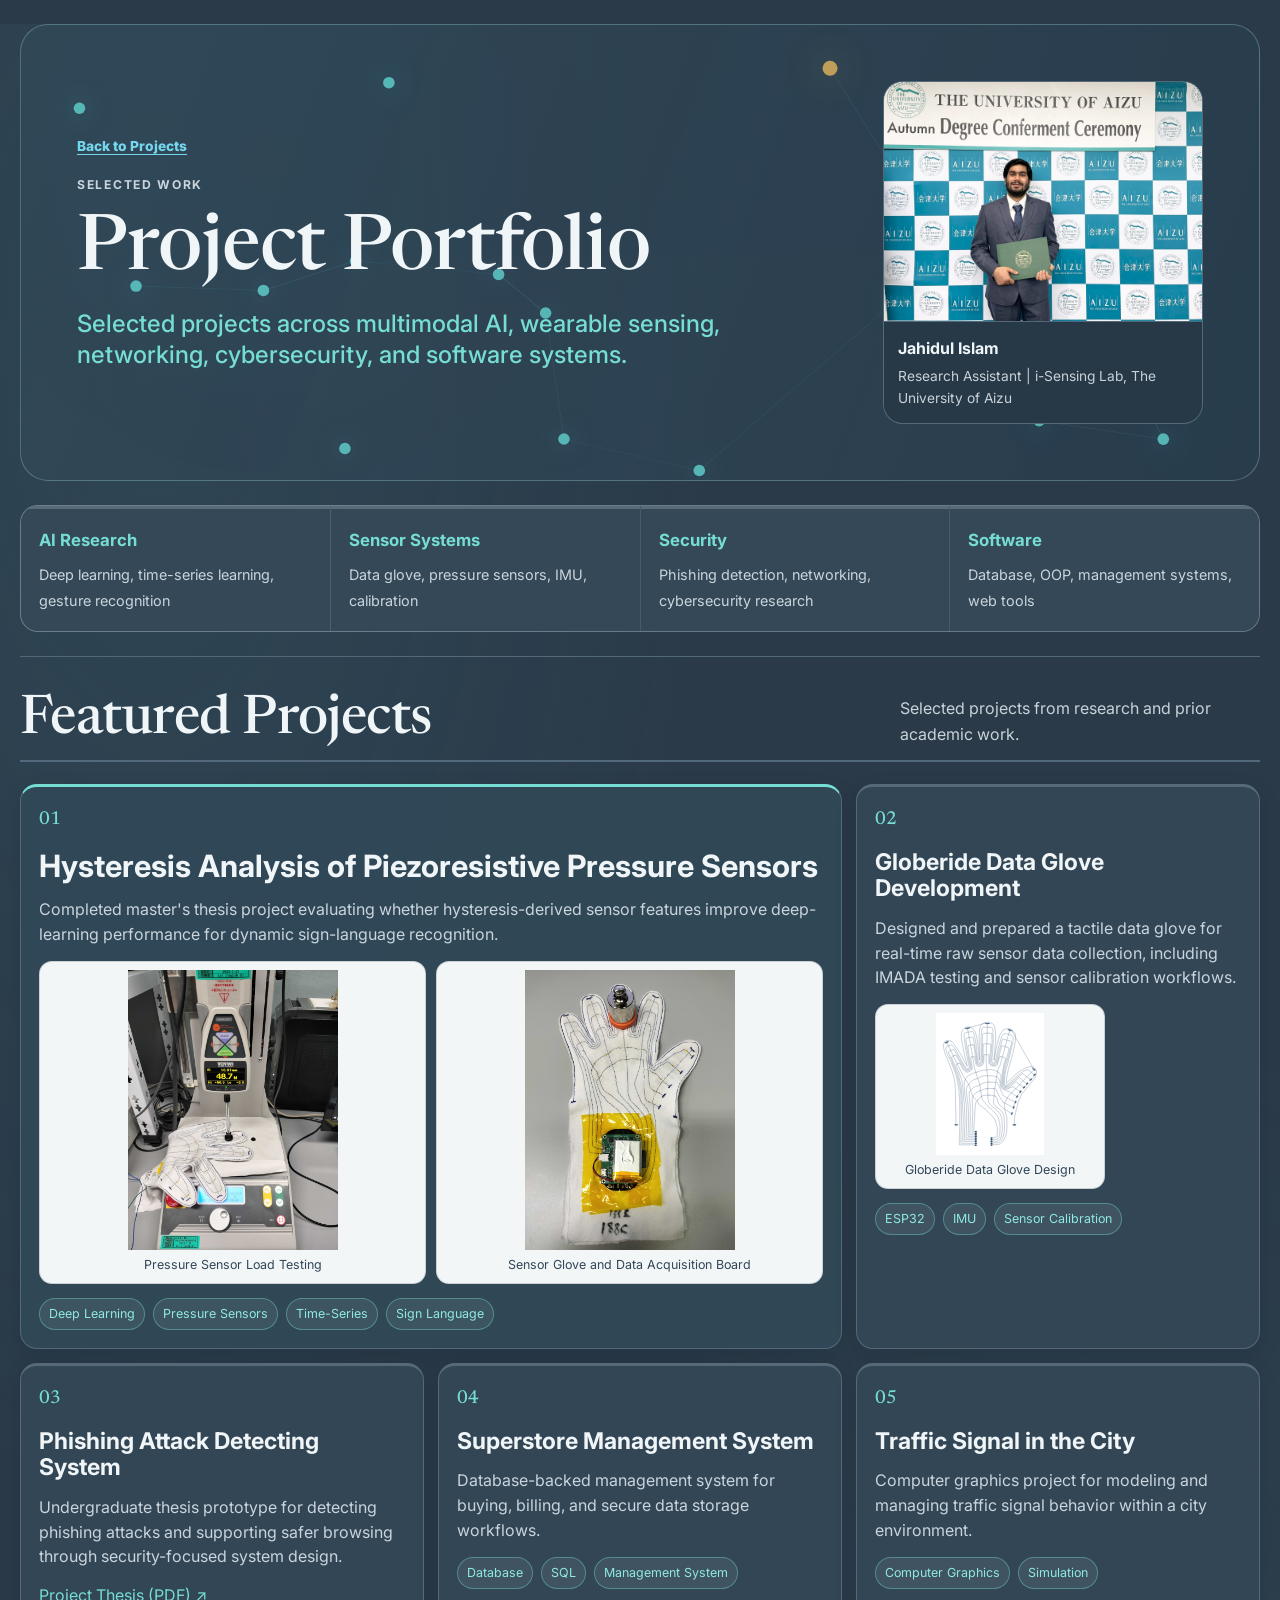
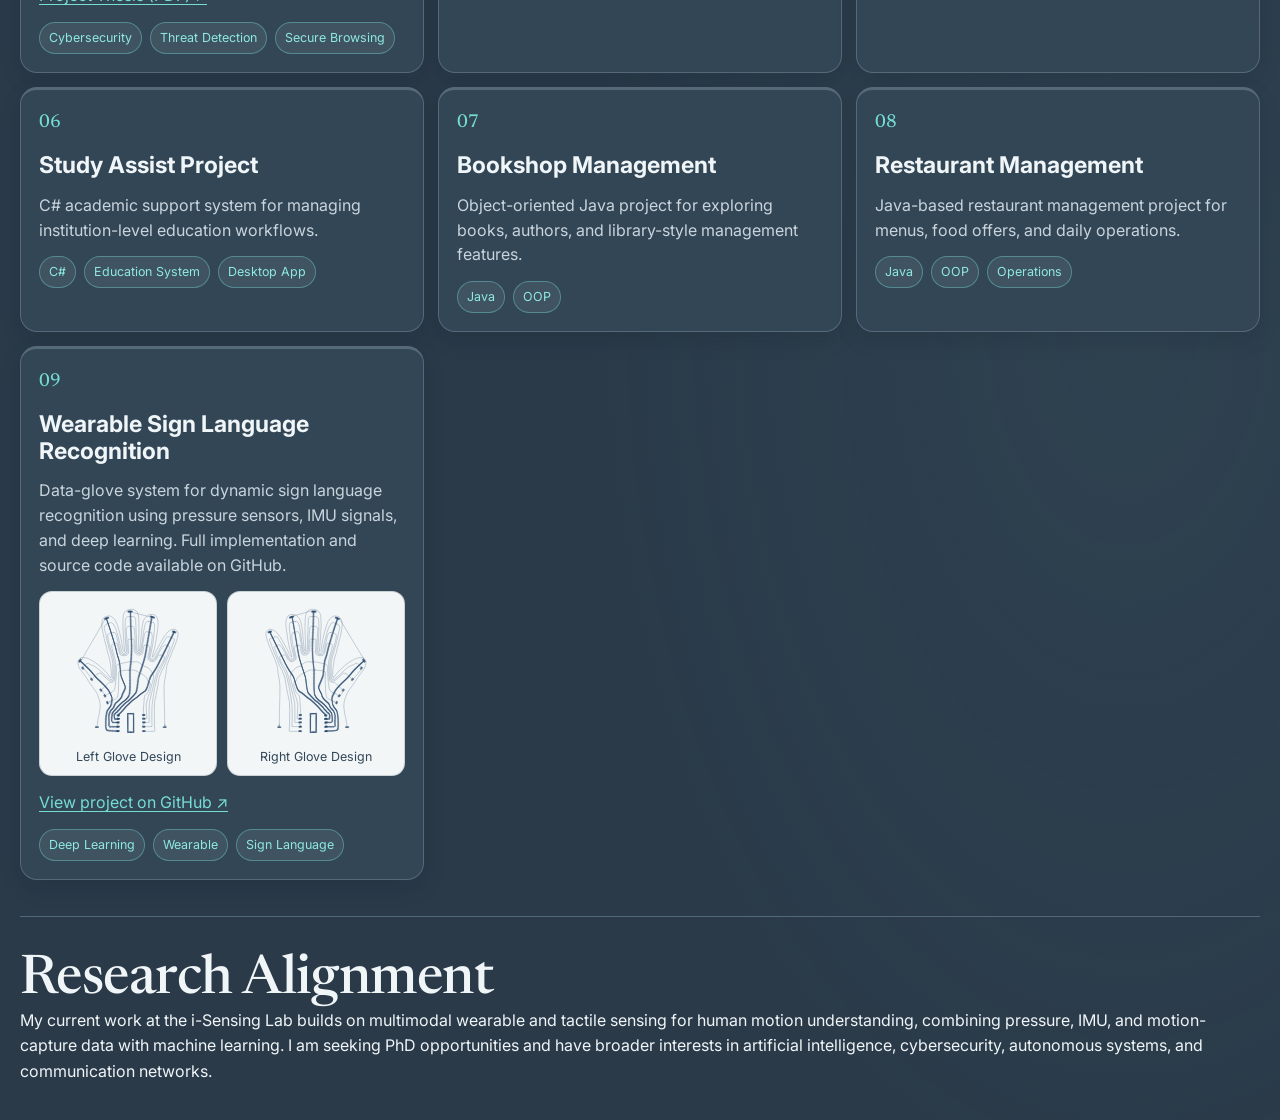
==== commit 725803fc: "Connect all animated network particles" ====
--- a/project-portfolio/index.html
+++ b/project-portfolio/index.html
@@ -208,6 +208,6 @@
         </div>
       </section>
     </main>
-    <script src="../script.js?v=portfolio-images-1"></script>
+    <script src="../script.js?v=connected-network-1"></script>
   </body>
 </html>
